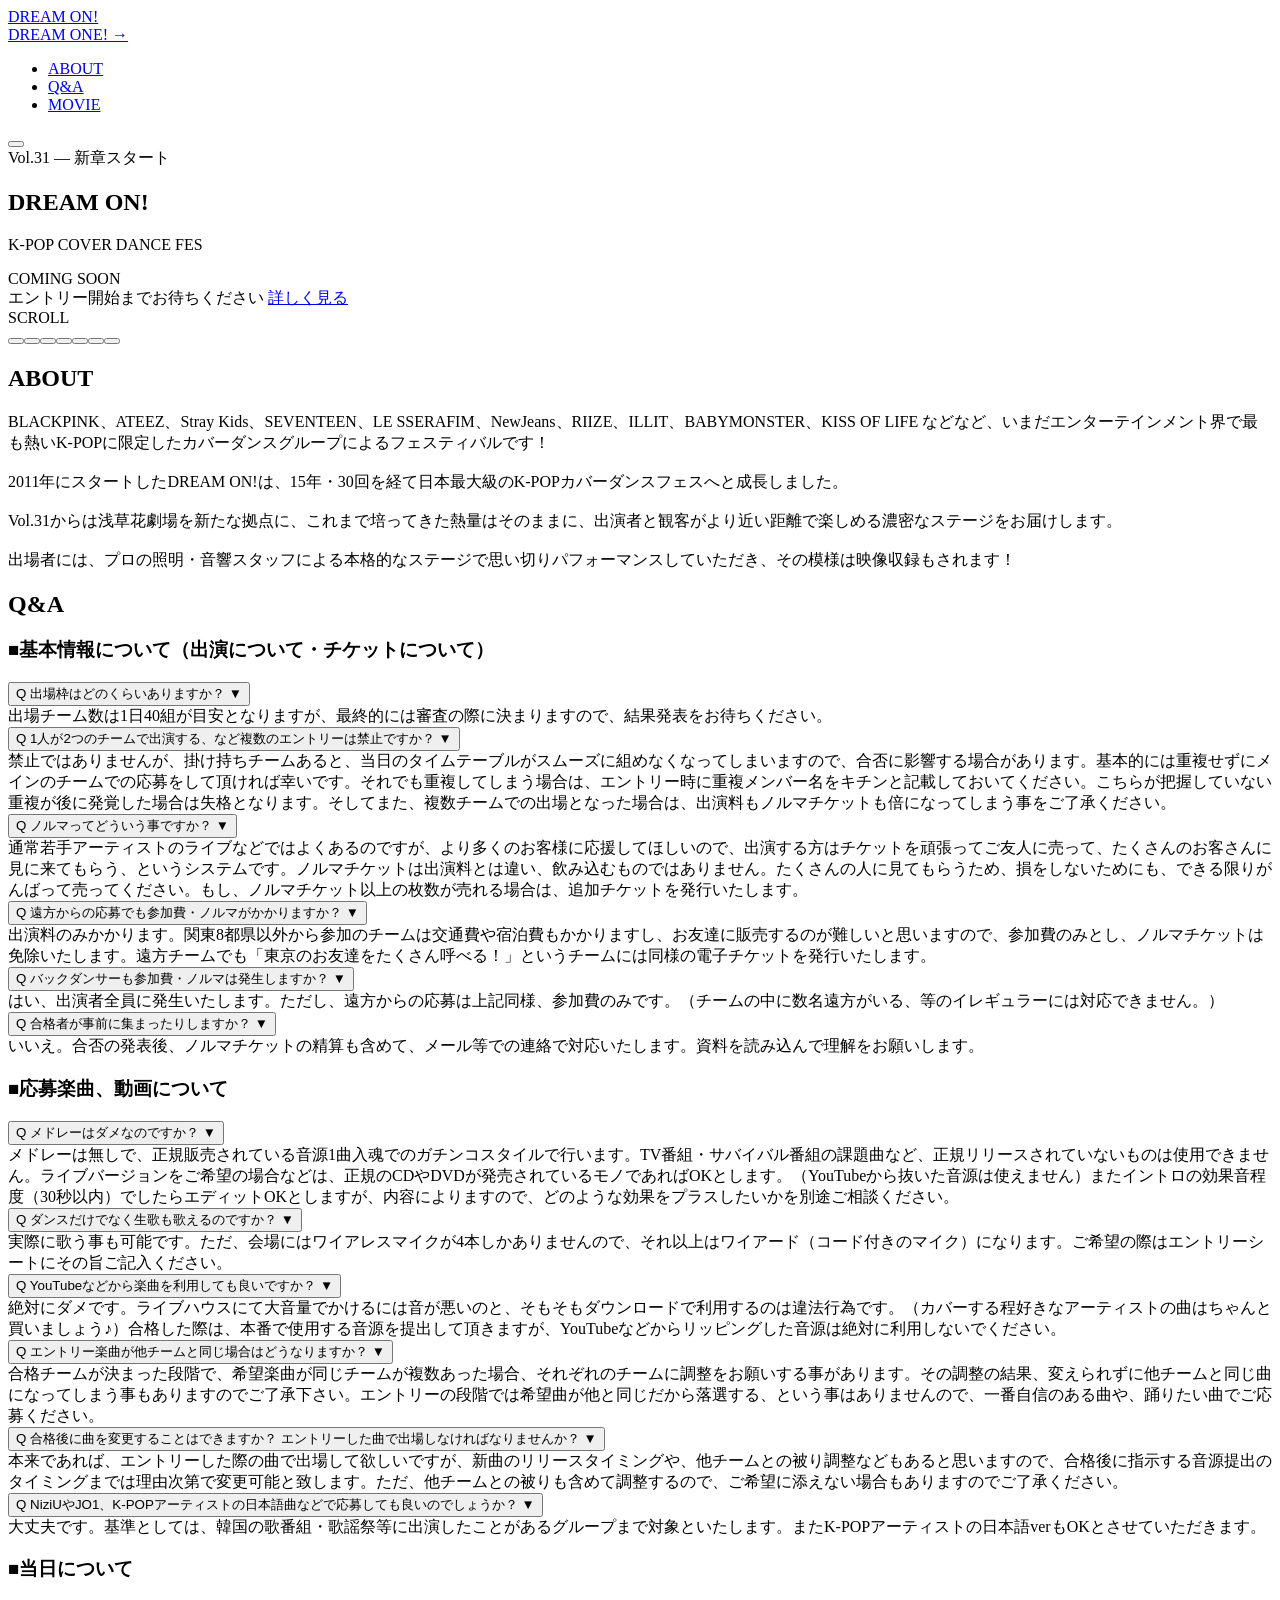
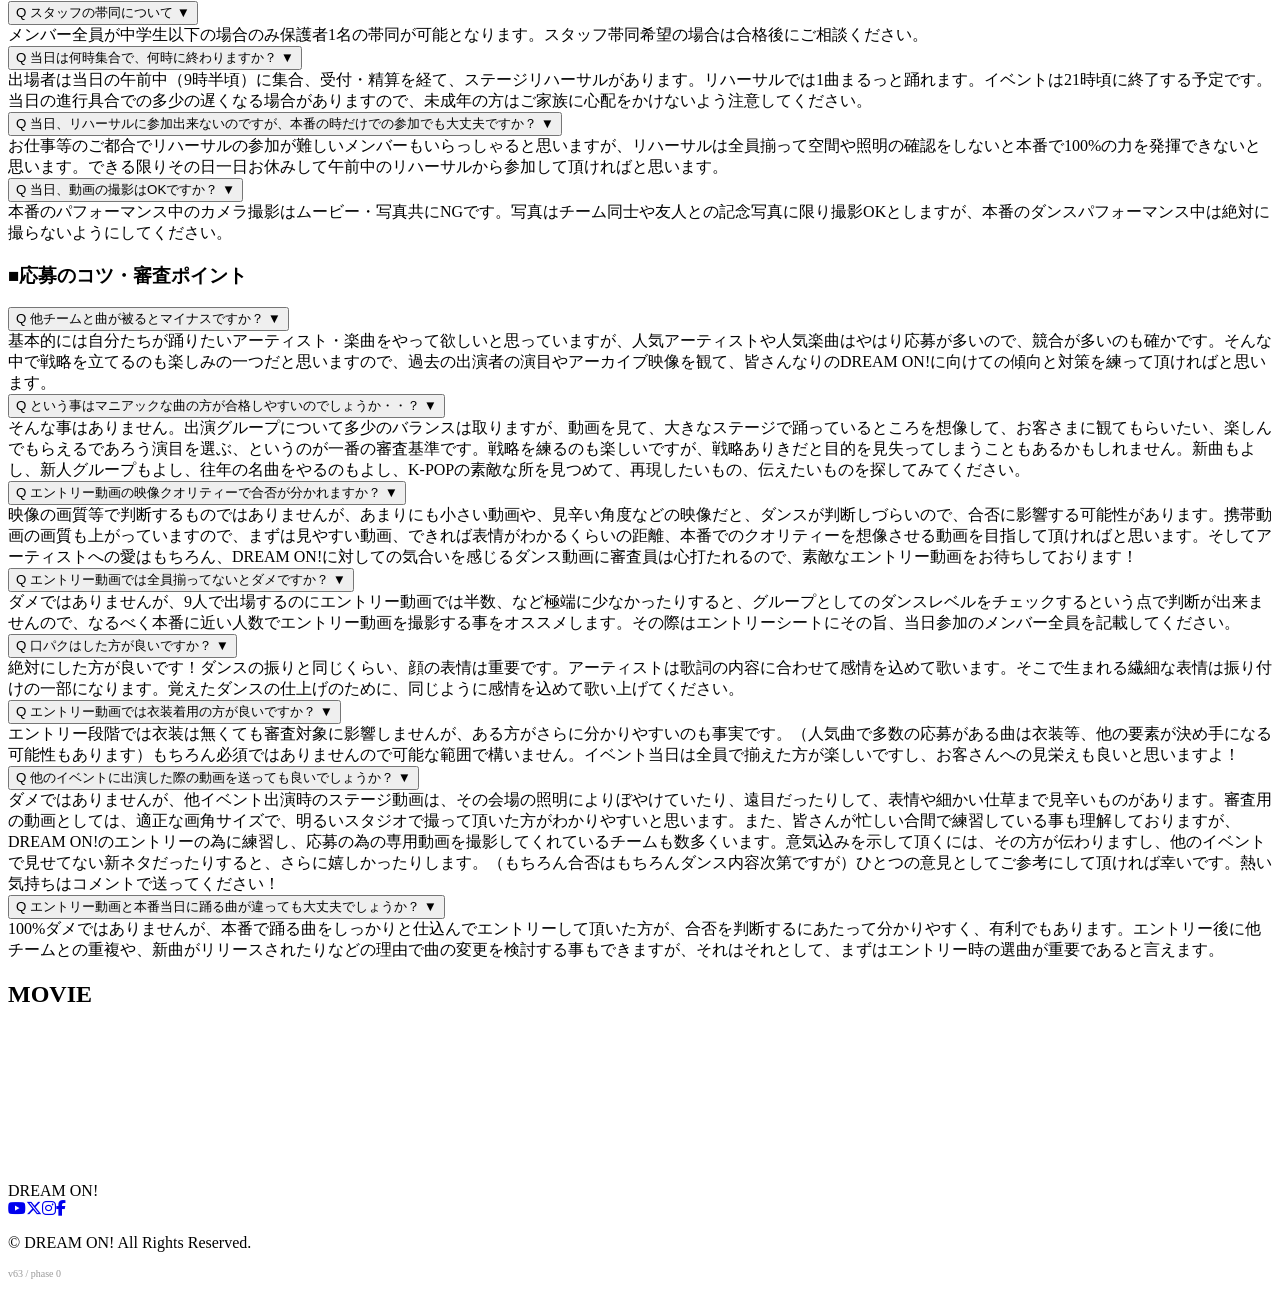
==== index.html @ 54e7ba91 "TESTリポジトリの検証済み変更を同期 - フェーズ0（公開前・次回未定）の追加とENTRY/TEAMS/TIMETABLE非表示処理 - フェーズ1の見出し位置をカウントダウンの上に変更、ラベル表記" ====
<!-- ============================================
     FILE TYPE : HTML
     SITE      : DREAM ON! (ドリオン)
     VERSION   : 60
============================================ -->
<!DOCTYPE html>
<html lang="ja">
<head>
  <meta charset="UTF-8" />
  <meta name="viewport" content="width=device-width, initial-scale=1.0" />
  <title>DREAM ON! – K-POP COVER DANCE FES</title>
  <meta name="description" content="K-POP COVER DANCE FES「DREAM ON!」は東京で開催されるK-POPカバーダンスの祭典です。" />
  <meta property="og:title" content="DREAM ON! – K-POP COVER DANCE FES" />
  <meta property="og:type" content="website" />
  <link rel="preconnect" href="https://fonts.googleapis.com" />
  <link rel="preconnect" href="https://fonts.gstatic.com" crossorigin />
  <link href="https://fonts.googleapis.com/css2?family=Bebas+Neue&family=Noto+Sans+JP:wght@400;700;900&family=Space+Mono:wght@400;700&display=swap" rel="stylesheet" />
  <link rel="stylesheet" href="https://cdnjs.cloudflare.com/ajax/libs/font-awesome/6.5.0/css/all.min.css" />
  <link rel="stylesheet" href="style.css?v=63" />
</head>
<body>

  <header class="site-header" id="site-header">
    <div class="header-inner">
      <a href="#top" class="logo">
        <img src="images/logo.png"
             onerror="this.style.display='none';this.nextElementSibling.style.display='block';"
             alt="DREAM ON!" class="logo-img" />
        <span class="logo-text" style="display:none">DREAM ON!</span>
      </a>
      <a href="dreamone/index.html" class="site-switch-btn site-switch-btn--one">DREAM ONE! →</a>
      <nav class="global-nav" id="global-nav">
        <ul id="nav-list"></ul>
      </nav>
      <button class="hamburger" id="hamburger" aria-label="メニューを開く">
        <span></span><span></span><span></span>
      </button>
    </div>
  </header>

  <section class="hero" id="top">
    <div class="hero-slider" id="hero-slider"></div>
    <div class="hero-overlay"></div>
    <div class="hero-content">
      <div class="hero-vol-badge" id="hero-vol-badge"></div>
      <div class="hero-logo-wrap">
        <img src="images/logo.png" alt="DREAM ON!" class="hero-logo-img"
             onerror="this.style.display='none';this.nextElementSibling.style.display='block';" />
        <h1 class="hero-title" style="display:none">DREAM ON!</h1>
      </div>
      <p class="hero-sub">K-POP COVER DANCE FES</p>
      <div class="hero-info" id="hero-info"></div>
      <div class="hero-phase" id="hero-phase"></div>
      <div class="hero-cta" id="hero-cta"></div>
      <div class="hero-scroll-hint">
        <span>SCROLL</span>
        <div class="scroll-line"></div>
      </div>
    </div>
    <div class="hero-dots" id="hero-dots"></div>
  </section>

  <section class="section" id="about">
    <div class="section-inner">
      <h2 class="section-title">ABOUT</h2>
      <div class="about-lead" id="about-lead"></div>
    </div>
  </section>

  <section class="section section-alt" id="teams">
    <div class="section-inner">
      <h2 class="section-title">出演チーム一覧</h2>

      <h3 class="teams-block-title">通常ブロック 出演チーム</h3>
      <div class="teams-grid" id="teams-grid"></div>
      <p class="teams-note">(a to z)</p>

      <h3 class="teams-block-title teams-block-title--u18">U-18 アカデミーブロック 出演チーム</h3>
      <div class="teams-grid" id="teams-u18-grid"></div>
      <p class="teams-note">(a to z)</p>

      <div class="u18-section reveal" id="u18-section">
        <h3 class="u18-title" id="u18-title"></h3>
        <p class="u18-body" id="u18-body"></p>
      </div>
    </div>
  </section>

  <section class="section" id="timetable">
    <div class="section-inner">
      <h2 class="section-title">TIMETABLE</h2>
      <div class="timetable-header" id="timetable-header"></div>
      <div class="timetable-list" id="timetable-list"></div>
    </div>
  </section>

  <section class="section section-alt entry-section" id="entry">
    <div class="section-inner">
      <h2 class="section-title">ENTRY</h2>
      <div class="entry-content" id="entry-content">
        <!-- JSで描画 -->
      </div>
    </div>
  </section>

  <section class="section" id="qa">
    <div class="section-inner">
      <h2 class="section-title">Q&A</h2>
      <div class="qa-categories" id="qa-categories"></div>
    </div>
  </section>

  <section class="section section-alt" id="video">
    <div class="section-inner">
      <h2 class="section-title">MOVIE</h2>
      <div class="about-video">
        <iframe id="about-video-iframe" src="" frameborder="0"
          allow="autoplay; fullscreen; picture-in-picture; clipboard-write; encrypted-media"
          allowfullscreen title="DREAM ON! ダイジェスト映像"></iframe>
      </div>
    </div>
  </section>

  <footer class="site-footer">
    <div class="footer-inner">
      <div class="footer-logo">
        <img src="images/logo.png"
             onerror="this.style.display='none';this.nextElementSibling.style.display='block';"
             alt="DREAM ON!" />
        <span class="logo-text" style="display:none">DREAM ON!</span>
      </div>
      <div class="footer-social" id="footer-social"></div>
      <p class="footer-copy">© DREAM ON! All Rights Reserved.</p>
      <p class="footer-build" id="footer-build" style="font-size:10px;opacity:0.4;margin-top:4px;"></p>
    </div>
  </footer>

  <script src="main.js?v=63"></script>
</body>
</html>
<!-- ============================================
     FILE TYPE : HTML
     SITE      : DREAM ON! (ドリオン)
     VERSION   : 60
============================================ -->
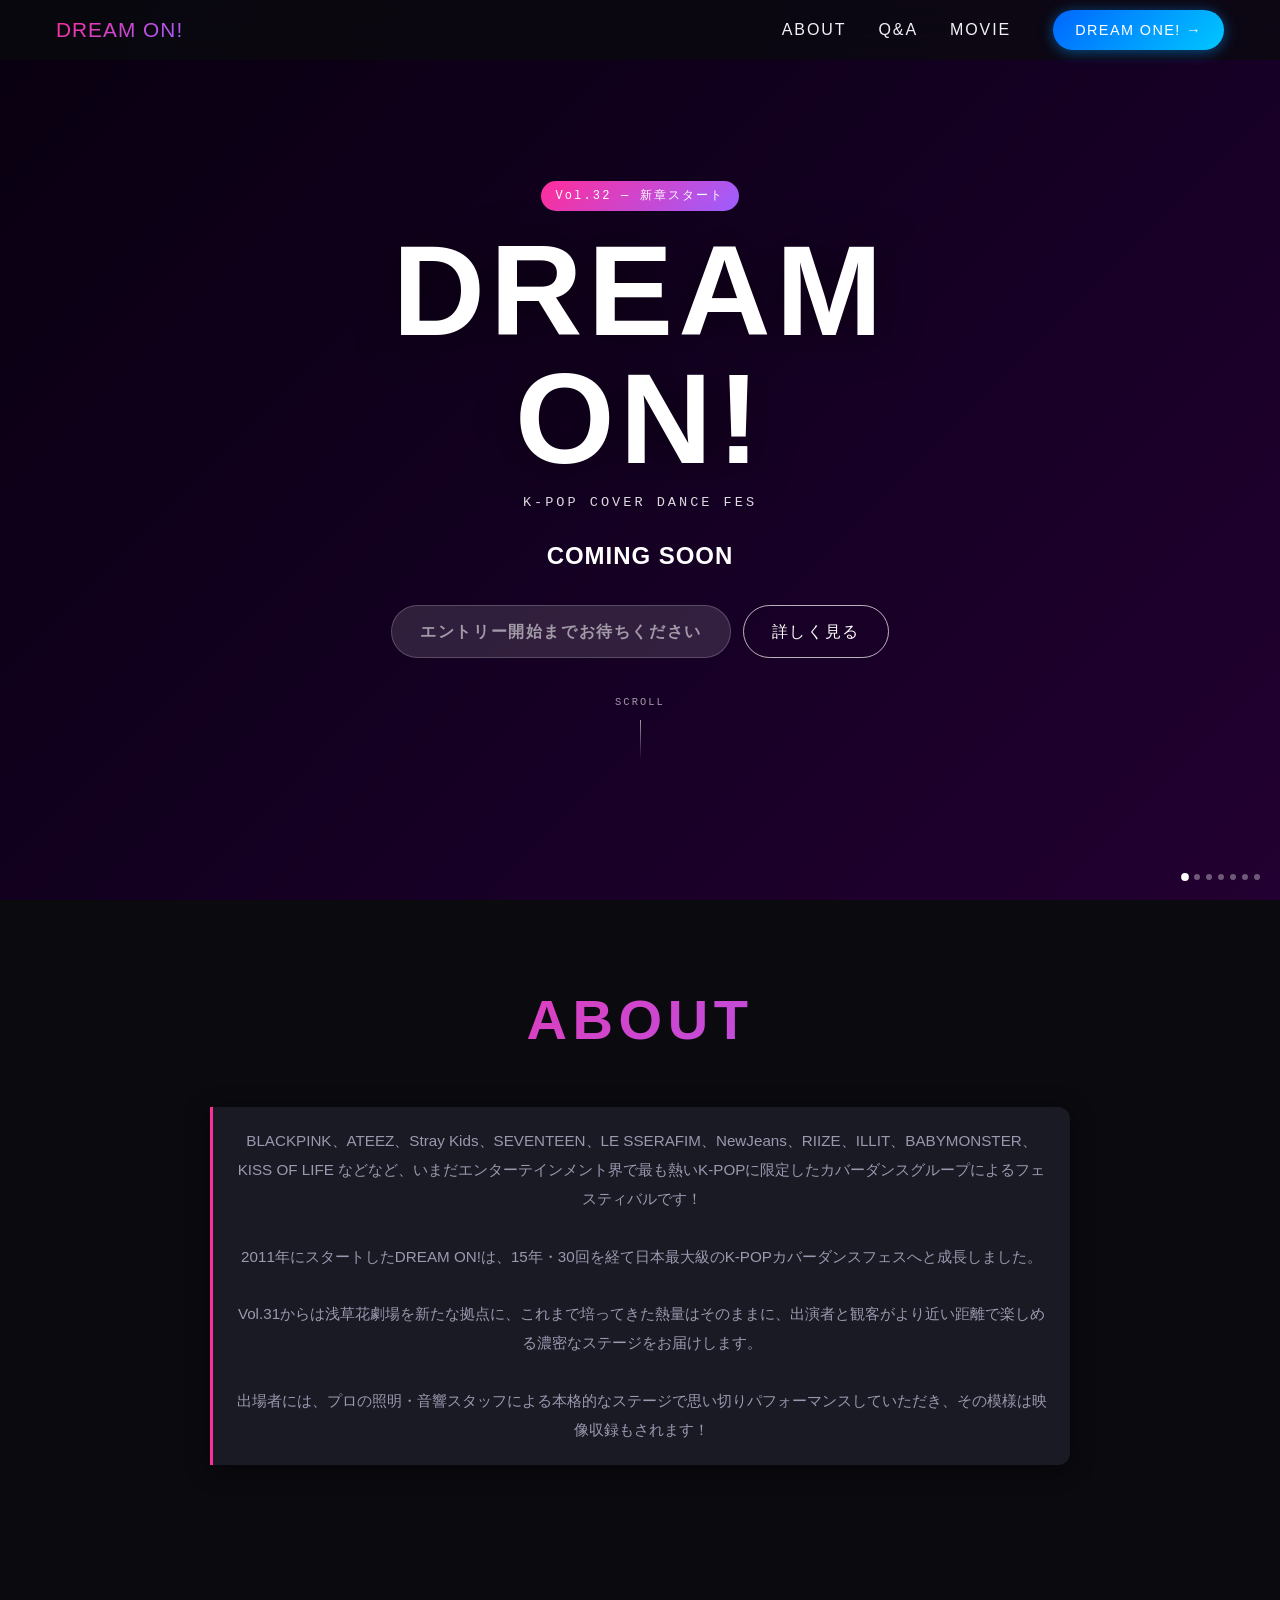
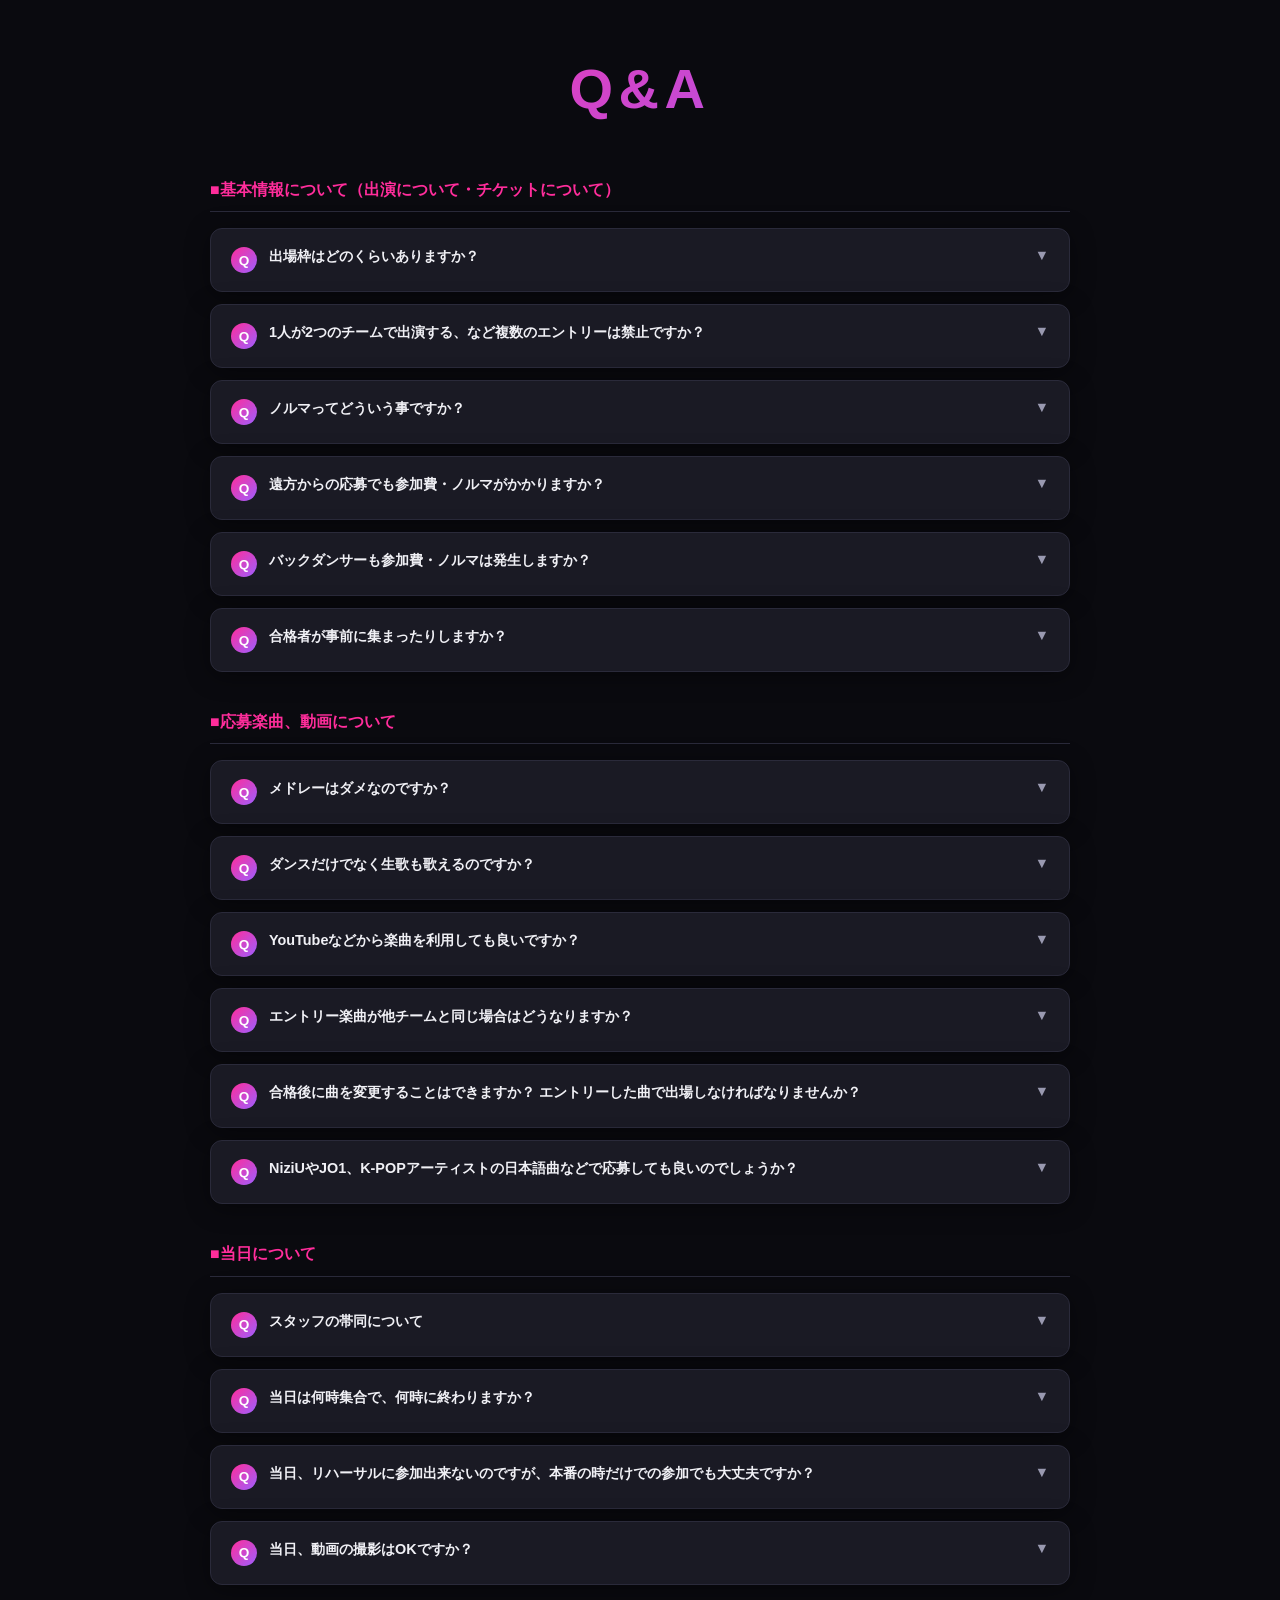
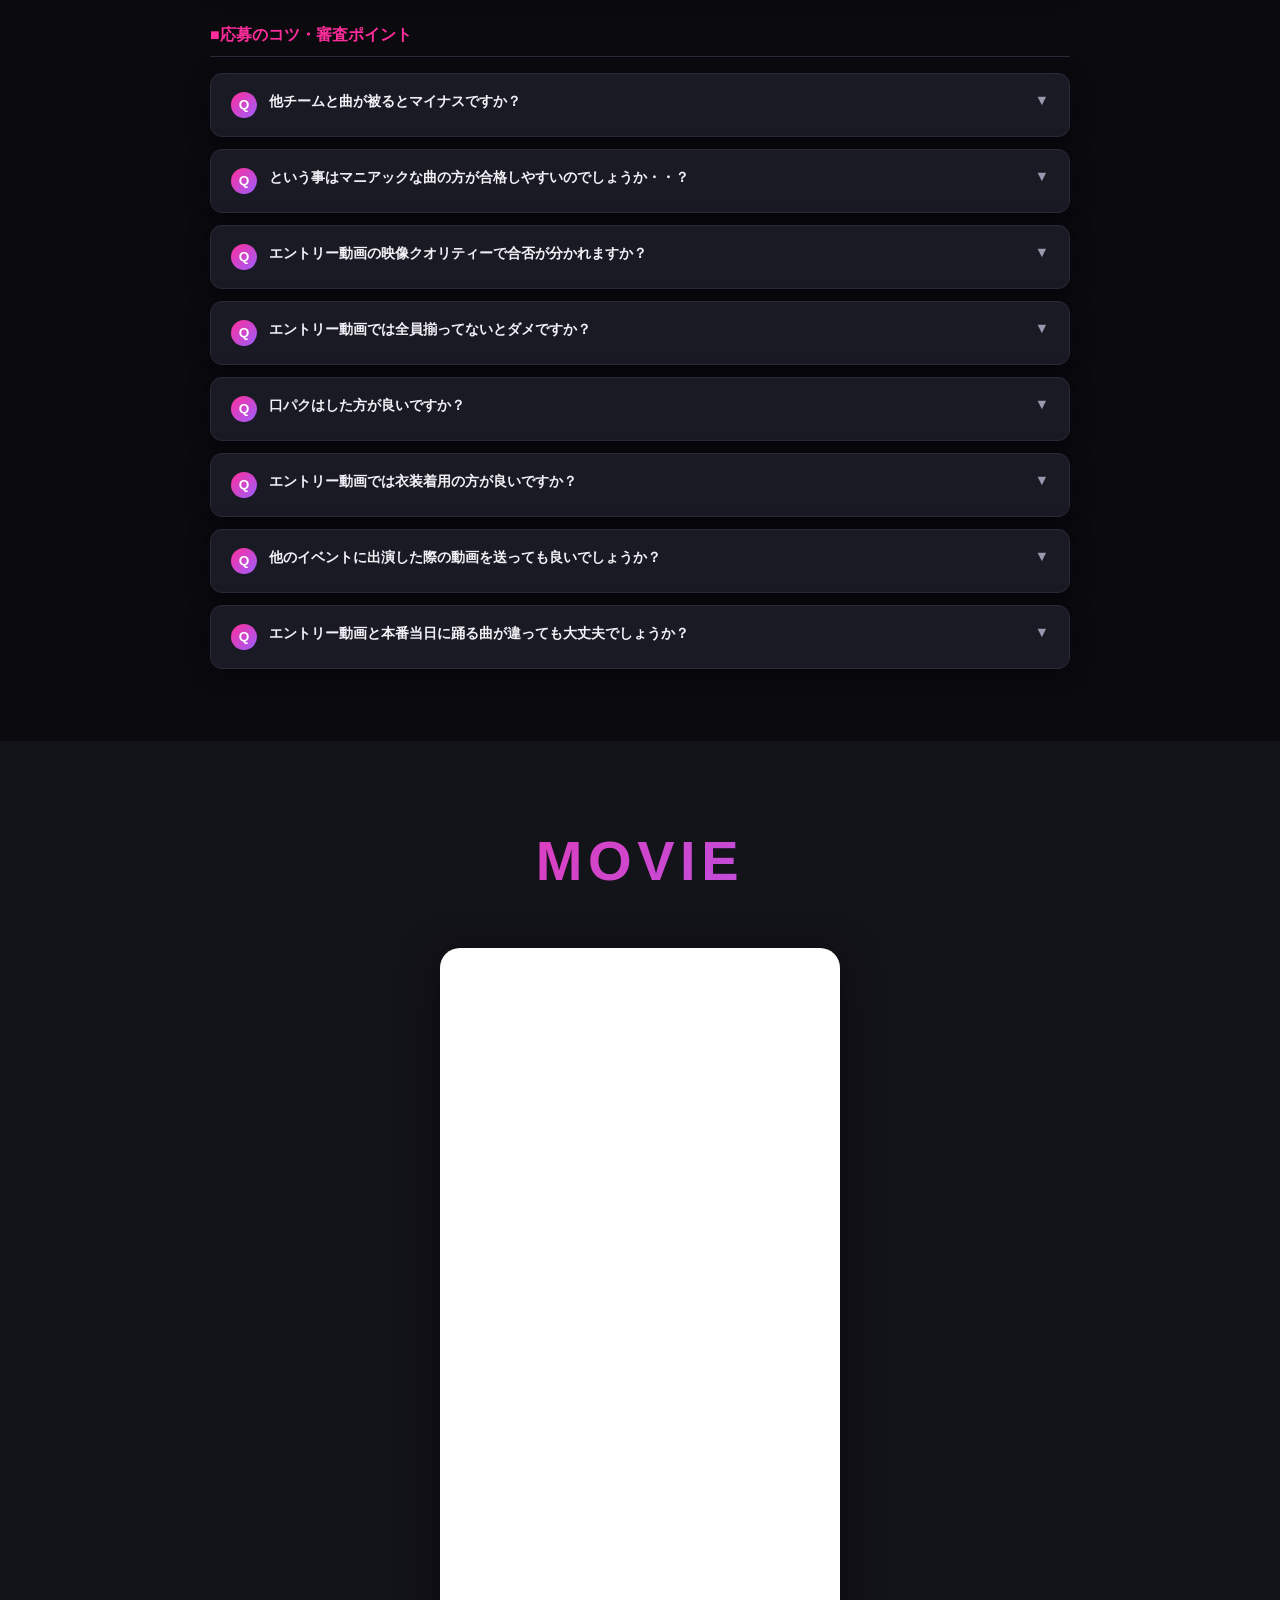
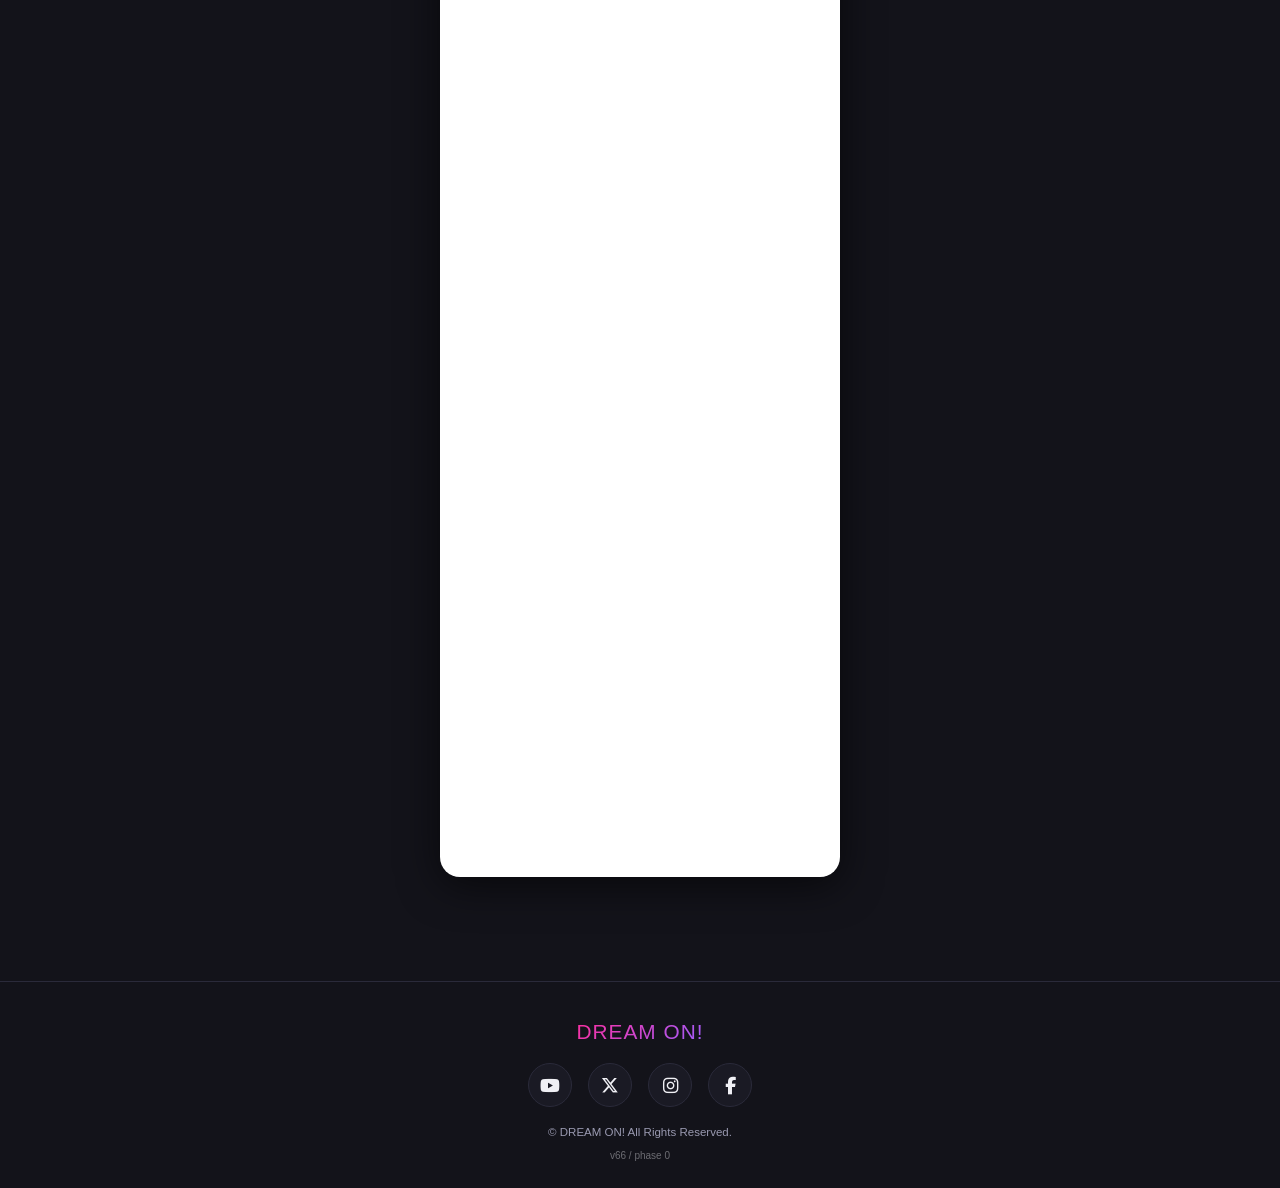
==== commit 565a19ee: "Deploy approved DREAM ON Vol.32 and softened logo v66" ====
--- a/index.html
+++ b/index.html
@@ -1,7 +1,7 @@
 <!-- ============================================
      FILE TYPE : HTML
      SITE      : DREAM ON! (ドリオン)
-     VERSION   : 60
+     VERSION   : 66
 ============================================ -->
 <!DOCTYPE html>
 <html lang="ja">
@@ -16,7 +16,7 @@
   <link rel="preconnect" href="https://fonts.gstatic.com" crossorigin />
   <link href="https://fonts.googleapis.com/css2?family=Bebas+Neue&family=Noto+Sans+JP:wght@400;700;900&family=Space+Mono:wght@400;700&display=swap" rel="stylesheet" />
   <link rel="stylesheet" href="https://cdnjs.cloudflare.com/ajax/libs/font-awesome/6.5.0/css/all.min.css" />
-  <link rel="stylesheet" href="style.css?v=63" />
+  <link rel="stylesheet" href="style.css?v=66" />
 </head>
 <body>
 
@@ -141,5 +141,5 @@
 <!-- ============================================
      FILE TYPE : HTML
      SITE      : DREAM ON! (ドリオン)
-     VERSION   : 60
+     VERSION   : 66
 ============================================ -->
--- a/style.css
+++ b/style.css
@@ -0,0 +1,310 @@
+/* ============================================
+   FILE TYPE : CSS
+   SITE      : DREAM ON! (ドリオン)
+   VERSION   : 66
+============================================ */
+/* =============================================
+   ============================================= */
+
+:root {
+  --bg:          #0a0a0f;
+  --bg-alt:      #13131a;
+  --bg-card:     #1a1a24;
+  --text:        #f0f0f5;
+  --text-sub:    #9999b0;
+  --border:      #2a2a3a;
+  --accent:      #ff2d9b;
+  --accent2:     #9d5fff;
+  --accent-grd:  linear-gradient(135deg, #ff2d9b 0%, #9d5fff 100%);
+  --hero-overlay:rgba(0,0,0,0.68);
+  --header-bg:   rgba(10,10,15,0.72);
+  --shadow:      0 4px 24px rgba(0,0,0,0.4);
+  --shadow-md:   0 8px 40px rgba(0,0,0,0.6);
+  --radius:      12px;
+  --radius-lg:   20px;
+  --font-en:     'Bebas Neue', sans-serif;
+  --font-mono:   'Space Mono', monospace;
+  --font-jp:     'Noto Sans JP', sans-serif;
+}
+/* ライト/ダーク問わず常にダークデザインで固定 */
+
+*, *::before, *::after { box-sizing: border-box; margin: 0; padding: 0; }
+html { scroll-behavior: smooth; font-size: 16px; -webkit-text-size-adjust: 100%; color-scheme: dark; }
+body { font-family: var(--font-jp); background: var(--bg); color: var(--text); line-height: 1.7; overflow-x: hidden; transition: background 0.3s, color 0.3s; }
+img { max-width: 100%; height: auto; display: block; }
+a { color: inherit; text-decoration: none; }
+ul { list-style: none; }
+
+
+/* ---------- Header（単一バー・全デバイス共通） ---------- */
+.site-header {
+  position: fixed; top: 0; left: 0; right: 0; z-index: 1000;
+  background: var(--header-bg);
+  backdrop-filter: blur(16px); -webkit-backdrop-filter: blur(16px);
+  transition: background 0.3s, box-shadow 0.3s;
+}
+.header-inner {
+  max-width: 1200px; margin: 0 auto; padding: 0 16px;
+  height: 60px; display: flex; align-items: center; gap: 10px;
+}
+
+/* ロゴ（左端・余白で他を押し出す） */
+.logo { display: flex; align-items: center; flex-shrink: 0; margin-right: auto; }
+.logo-img { height: 34px; width: auto; object-fit: contain; filter: blur(0.5px); }
+.logo-text { font-family: var(--font-en); font-size: 1.3rem; letter-spacing: 0.05em; background: var(--accent-grd); -webkit-background-clip: text; -webkit-text-fill-color: transparent; background-clip: text; }
+
+/* サイト切り替えボタン（常時表示・青系） */
+.site-switch-btn {
+  flex-shrink: 0; display: inline-flex; align-items: center; gap: 5px;
+  padding: 8px 18px; border-radius: 100px;
+  font-family: var(--font-en); font-size: 0.9rem; letter-spacing: 0.1em;
+  white-space: nowrap;
+  background: linear-gradient(135deg, #0066ff, #00c8ff);
+  color: #fff !important; -webkit-text-fill-color: #fff;
+  box-shadow: 0 2px 14px rgba(0,150,255,0.5);
+  transition: transform 0.2s, box-shadow 0.2s;
+  animation: switchPulse 2.5s ease-in-out infinite;
+}
+.site-switch-btn:active { transform: scale(0.96); }
+.site-switch-btn:hover { box-shadow: 0 4px 22px rgba(0,150,255,0.7); }
+@keyframes switchPulse { 0%,100% { transform: scale(1); } 50% { transform: scale(1.03); } }
+
+/* ハンバーガー（スマホのみ） */
+.hamburger { flex-shrink: 0; display: flex; flex-direction: column; gap: 5px; background: none; border: none; cursor: pointer; padding: 6px; }
+.hamburger span { display: block; width: 24px; height: 2px; background: var(--text); border-radius: 2px; transition: transform 0.3s, opacity 0.3s; }
+.hamburger.open span:nth-child(1) { transform: translateY(7px) rotate(45deg); }
+.hamburger.open span:nth-child(2) { opacity: 0; }
+.hamburger.open span:nth-child(3) { transform: translateY(-7px) rotate(-45deg); }
+
+/* ナビ（スマホ：ヘッダー下にドロップダウン） */
+.global-nav {
+  position: fixed; top: 60px; left: 0; right: 0;
+  background: var(--header-bg);
+  backdrop-filter: blur(20px); -webkit-backdrop-filter: blur(20px);
+  max-height: 0; overflow: hidden;
+  transition: max-height 0.4s ease, padding 0.3s;
+}
+.global-nav.open { max-height: 400px; padding: 12px 0; box-shadow: 0 8px 24px rgba(0,0,0,0.15); }
+.global-nav ul { display: flex; flex-direction: column; align-items: center; gap: 2px; }
+.global-nav ul li a { display: block; padding: 12px 40px; font-family: var(--font-en); font-size: 1.4rem; letter-spacing: 0.12em; color: var(--text); transition: color 0.2s; }
+.global-nav ul li a:hover { color: var(--accent); }
+
+/* ---------- Hero ---------- */
+.hero {
+  position: relative; width: 100%; min-height: 100svh;
+  overflow: hidden; display: flex; flex-direction: column;
+  align-items: center; justify-content: center;
+  padding: 100px 24px 80px; box-sizing: border-box;
+}
+.hero-slider { position: absolute; inset: 0; }
+.hero-slide { position: absolute; inset: 0; background-size: cover; background-position: center center; background-repeat: no-repeat; opacity: 0; transition: opacity 1s ease; }
+.hero-slide.active { opacity: 1; }
+.hero-slide.fallback-0 { background-image: linear-gradient(135deg, #1a0030, #3d0068, #6b0099); }
+.hero-slide.fallback-1 { background-image: linear-gradient(135deg, #00204a, #004080, #0070cc); }
+.hero-slide.fallback-2 { background-image: linear-gradient(135deg, #2d0038, #7a0080, #cc00cc); }
+.hero-slide.fallback-3 { background-image: linear-gradient(135deg, #1a1a00, #4a4a00, #999900); }
+.hero-slide.fallback-4 { background-image: linear-gradient(135deg, #001a2d, #003d5c, #0080bb); }
+.hero-overlay { position: absolute; inset: 0; background: var(--hero-overlay); z-index: 1; }
+.hero-content { position: relative; z-index: 2; text-align: center; padding: 0; color: #fff; max-width: 600px; }
+.hero-logo-wrap { margin-bottom: 8px; animation: fadeInUp 0.8s 0.4s both; }
+.hero-logo-img { max-width: min(440px, 85vw); width: 100%; margin: 0 auto; filter: blur(1px) drop-shadow(0 0 3px rgba(255,255,255,0.35)) drop-shadow(0 4px 24px rgba(0,0,0,0.45)); }
+.hero-vol-badge { display: inline-block; font-family: var(--font-mono); font-size: 0.75rem; letter-spacing: 0.18em; background: var(--accent-grd); padding: 5px 14px; border-radius: 100px; margin-bottom: 16px; animation: fadeInUp 0.8s 0.2s both; }
+.hero-title { font-family: var(--font-en); font-size: clamp(4rem, 20vw, 8rem); line-height: 1; letter-spacing: 0.04em; color: #fff; text-shadow: 0 2px 40px rgba(0,0,0,0.5); animation: fadeInUp 0.8s 0.4s both; }
+.hero-sub { font-family: var(--font-mono); font-size: clamp(0.65rem, 3vw, 0.85rem); letter-spacing: 0.22em; color: rgba(255,255,255,0.85); margin-top: 8px; animation: fadeInUp 0.8s 0.55s both; }
+.hero-info { margin-top: 20px; animation: fadeInUp 0.8s 0.7s both; }
+.hero-info .event-date { font-family: var(--font-en); font-size: clamp(1.1rem, 4vw, 1.5rem); letter-spacing: 0.08em; }
+.hero-info .event-venue { font-size: 0.85rem; color: rgba(255,255,255,0.8); margin-top: 4px; }
+.hero-cta { display: flex; gap: 12px; justify-content: center; flex-wrap: wrap; margin-top: 28px; animation: fadeInUp 0.8s 0.85s both; }
+
+/* ---------- Phase（エントリー状態） ---------- */
+.hero-phase { margin-top: 22px; animation: fadeInUp 0.8s 0.8s both; }
+.phase-headline { font-size: clamp(1.1rem, 4.5vw, 1.5rem); font-weight: 900; letter-spacing: 0.04em; margin-bottom: 8px; }
+.phase-headline.phase-open { color: #ff6ec7; text-shadow: 0 0 18px rgba(255,45,155,0.5); }
+.phase-headline.phase-before { color: #ffffff; }
+.phase-headline.phase-closed { color: #c0c0d0; }
+.phase-headline.phase-announced { color: #ffd84d; text-shadow: 0 0 18px rgba(255,200,40,0.5); }
+.phase-note { font-size: 0.82rem; color: rgba(255,255,255,0.75); line-height: 1.6; white-space: pre-line; }
+.phase-cd-label { font-family: var(--font-mono); font-size: 0.7rem; letter-spacing: 0.15em; color: rgba(255,255,255,0.6); margin-bottom: 6px; margin-top: 10px; }
+.phase-event-date { font-size: 0.9rem; color: rgba(255,255,255,0.85); margin: 8px 0 4px; letter-spacing: 0.05em; }
+.cd-box-large .cd-num { font-size: clamp(3rem, 15vw, 5rem); }
+.cd-box-large { min-width: 120px; padding: 20px 16px; }
+
+/* カウントダウン */
+.phase-countdown { display: flex; gap: 10px; justify-content: center; margin: 14px 0; }
+.cd-box { display: flex; flex-direction: column; align-items: center; min-width: 58px; padding: 10px 6px; background: rgba(255,255,255,0.08); border: 1px solid rgba(255,255,255,0.18); border-radius: 12px; backdrop-filter: blur(6px); }
+.cd-num { font-family: var(--font-en); font-size: clamp(1.6rem, 7vw, 2.4rem); line-height: 1; color: #fff; }
+.cd-unit { font-family: var(--font-mono); font-size: 0.55rem; letter-spacing: 0.15em; color: rgba(255,255,255,0.6); margin-top: 4px; }
+.cd-open { font-weight: 900; font-size: 1.1rem; color: #ff6ec7; }
+
+/* 無効ボタン */
+.btn-disabled { display: inline-flex; align-items: center; justify-content: center; padding: 12px 28px; border-radius: 100px; font-family: var(--font-jp); font-weight: 700; font-size: 0.85rem; letter-spacing: 0.04em; background: rgba(255,255,255,0.12); color: rgba(255,255,255,0.55); border: 1px solid rgba(255,255,255,0.2); cursor: default; white-space: nowrap; }
+.hero-scroll-hint { position: relative; margin-top: 36px; z-index: 2; display: flex; flex-direction: column; align-items: center; gap: 8px; color: rgba(255,255,255,0.6); font-family: var(--font-mono); font-size: 0.65rem; letter-spacing: 0.2em; animation: fadeIn 1s 1.2s both; }
+.scroll-line { width: 1px; height: 40px; background: linear-gradient(to bottom, rgba(255,255,255,0.6), transparent); animation: scrollPulse 1.8s ease-in-out infinite; }
+.hero-dots { position: absolute; bottom: 20px; right: 20px; z-index: 3; display: flex; gap: 6px; }
+.hero-dot { width: 6px; height: 6px; border-radius: 50%; background: rgba(255,255,255,0.35); border: none; cursor: pointer; padding: 0; transition: background 0.3s, transform 0.3s; }
+.hero-dot.active { background: #fff; transform: scale(1.3); }
+
+/* ---------- Buttons ---------- */
+.btn { display: inline-flex; align-items: center; justify-content: center; padding: 12px 28px; border-radius: 100px; font-family: var(--font-en); font-size: 1rem; letter-spacing: 0.1em; cursor: pointer; transition: transform 0.2s, box-shadow 0.2s; white-space: nowrap; }
+.btn:active { transform: scale(0.97); }
+.btn-primary { background: var(--accent-grd); color: #fff; box-shadow: 0 4px 20px rgba(233,30,140,0.35); }
+.btn-primary:hover { box-shadow: 0 6px 28px rgba(233,30,140,0.55); }
+.btn-outline { background: transparent; color: #fff; border: 1.5px solid rgba(255,255,255,0.7); }
+.btn-outline:hover { background: rgba(255,255,255,0.1); }
+.btn-large { padding: 16px 48px; font-size: 1.2rem; }
+
+/* ---------- Sections ---------- */
+.section { padding: 72px 0; background: var(--bg); }
+.section-alt { background: var(--bg-alt); }
+.section-inner { max-width: 900px; margin: 0 auto; padding: 0 20px; }
+.section-title { font-family: var(--font-en); font-size: clamp(2.2rem, 8vw, 3.5rem); letter-spacing: 0.1em; text-align: center; margin-bottom: 40px; background: var(--accent-grd); -webkit-background-clip: text; -webkit-text-fill-color: transparent; background-clip: text; }
+
+/* ---------- About ---------- */
+.about-lead { font-size: 0.95rem; line-height: 1.9; color: var(--text-sub); text-align: center; margin-bottom: 32px; padding: 20px; border-left: 3px solid var(--accent); background: var(--bg-card); border-radius: 0 var(--radius) var(--radius) 0; box-shadow: var(--shadow); }
+.about-video { position: relative; width: 100%; max-width: 400px; margin: 0 auto 32px; padding-bottom: 177.81%; border-radius: var(--radius-lg); overflow: hidden; box-shadow: var(--shadow-md); }
+.about-video iframe { position: absolute; inset: 0; width: 100%; height: 100%; border: none; }
+.about-body { font-size: 0.9rem; line-height: 2; color: var(--text-sub); white-space: pre-line; margin-bottom: 40px; }
+.features-grid { display: grid; grid-template-columns: 1fr 1fr; gap: 16px; }
+.feature-card { background: var(--bg-card); border: 1px solid var(--border); border-radius: var(--radius); padding: 20px 16px; box-shadow: var(--shadow); transition: transform 0.2s, box-shadow 0.2s; }
+.feature-card:hover { transform: translateY(-3px); box-shadow: var(--shadow-md); }
+.feature-icon { font-size: 1.8rem; margin-bottom: 8px; }
+.feature-title { font-size: 0.85rem; font-weight: 700; margin-bottom: 4px; }
+.feature-desc { font-size: 0.78rem; color: var(--text-sub); line-height: 1.6; }
+
+/* ---------- Timetable ---------- */
+.timetable-header { text-align: center; margin-bottom: 28px; }
+.timetable-header .tt-date { font-family: var(--font-en); font-size: clamp(1.4rem, 5vw, 2rem); letter-spacing: 0.08em; }
+.timetable-header .tt-venue { font-size: 0.9rem; color: var(--text-sub); margin-top: 4px; }
+.timetable-list { display: flex; flex-direction: column; gap: 2px; }
+.tt-row { display: flex; align-items: center; border-radius: var(--radius); overflow: hidden; background: var(--bg-card); border: 1px solid var(--border); transition: transform 0.15s; }
+.tt-row:hover { transform: translateX(4px); }
+.tt-time { flex-shrink: 0; width: 80px; background: var(--accent-grd); color: #fff; text-align: center; padding: 14px 8px; font-family: var(--font-mono); font-size: 0.82rem; font-weight: 700; }
+.tt-act { flex: 1; padding: 14px 16px; font-size: 0.9rem; font-weight: 500; }
+.tt-row.dj .tt-time { background: linear-gradient(135deg, #7c3aed, #a855f7); }
+.tt-row.dj .tt-act { color: var(--text-sub); font-style: italic; }
+
+/* ---------- Teams ---------- */
+.teams-block-title { font-size: 1rem; font-weight: 900; text-align: center; margin: 28px 0 14px; color: var(--text); }
+.teams-block-title:first-of-type { margin-top: 0; }
+.teams-block-title--u18 { color: var(--accent); }
+.teams-grid { display: grid; grid-template-columns: repeat(2, 1fr); gap: 10px; margin-bottom: 12px; justify-items: center; }
+.teams-grid:has(.team-card:only-child) { grid-template-columns: 1fr; max-width: 320px; margin-left: auto; margin-right: auto; }
+.team-card { background: var(--bg-card); border: 1px solid var(--border); border-radius: var(--radius); padding: 12px 14px; font-size: 0.82rem; font-weight: 700; text-align: center; transition: transform 0.2s, border-color 0.2s; }
+.team-card:hover { transform: translateY(-2px); border-color: var(--accent); box-shadow: 0 4px 16px rgba(233,30,140,0.2); }
+.teams-note { text-align: center; font-size: 0.75rem; color: var(--text-sub); margin-bottom: 8px; }
+
+/* ---------- Coming Soon ---------- */
+.coming-soon-box {
+  position: relative;
+  padding: 48px 24px;
+  text-align: center;
+  border: 1px solid rgba(233,30,140,0.3);
+  border-radius: var(--radius-lg);
+  background: linear-gradient(135deg, rgba(233,30,140,0.08), rgba(124,58,237,0.08));
+  overflow: hidden;
+}
+.coming-soon-text {
+  font-family: var(--font-en);
+  font-size: clamp(1.6rem, 7vw, 2.4rem);
+  letter-spacing: 0.15em;
+  background: var(--accent-grd);
+  -webkit-background-clip: text; -webkit-text-fill-color: transparent; background-clip: text;
+}
+.coming-soon-sub { margin-top: 10px; font-size: 0.82rem; color: var(--text-sub); letter-spacing: 0.05em; }
+
+/* ---------- Entry ---------- */
+.entry-section { text-align: center; }
+.entry-lead { font-size: 0.95rem; line-height: 1.9; margin-bottom: 32px; color: var(--text-sub); }
+.entry-steps { display: flex; flex-direction: column; gap: 16px; margin-bottom: 36px; text-align: left; }
+.entry-step { display: flex; align-items: flex-start; gap: 16px; background: var(--bg-card); border: 1px solid var(--border); border-radius: var(--radius); padding: 18px 20px; box-shadow: var(--shadow); }
+.step-num { font-family: var(--font-en); font-size: 2rem; line-height: 1; background: var(--accent-grd); -webkit-background-clip: text; -webkit-text-fill-color: transparent; background-clip: text; flex-shrink: 0; }
+.step-text strong { display: block; font-size: 0.95rem; font-weight: 700; margin-bottom: 4px; }
+.step-text span { font-size: 0.82rem; color: var(--text-sub); }
+.entry-note { margin-top: 16px; font-size: 0.78rem; color: var(--text-sub); }
+
+/* ENTRYフェーズ対応 */
+.entry-phase-msg { text-align: center; padding: 16px 0; }
+.entry-phase-closed .entry-lead { color: var(--text-sub); }
+.entry-announced-img { max-width: min(600px, 100%); margin: 0 auto 28px; border-radius: var(--radius-lg); box-shadow: var(--shadow-md); }
+.entry-event-cd-label { font-family: var(--font-mono); font-size: 0.75rem; letter-spacing: 0.18em; color: var(--accent); margin-bottom: 12px; }
+.entry-cd-wrap { display: flex; gap: 12px; justify-content: center; margin-bottom: 8px; }
+.entry-cd-box { display: flex; flex-direction: column; align-items: center; min-width: 68px; padding: 14px 8px; background: var(--bg-card); border: 1px solid var(--border); border-radius: var(--radius); box-shadow: var(--shadow); }
+.entry-cd-num { font-family: var(--font-en); font-size: clamp(1.8rem, 7vw, 2.8rem); line-height: 1; color: var(--text); }
+.entry-cd-unit { font-family: var(--font-mono); font-size: 0.55rem; letter-spacing: 0.15em; color: var(--text-sub); margin-top: 4px; }
+.entry-cd-open { font-weight: 900; font-size: 1.2rem; color: var(--accent); margin: 12px 0; }
+
+/* ---------- Q&A ---------- */
+.qa-category { margin-bottom: 36px; }
+.qa-category:last-child { margin-bottom: 0; }
+.qa-category-title { font-size: 1rem; font-weight: 900; color: var(--accent); margin-bottom: 16px; padding-bottom: 8px; border-bottom: 1px solid var(--border); }
+.qa-list { display: flex; flex-direction: column; gap: 12px; }
+.qa-item { background: var(--bg-card); border: 1px solid var(--border); border-radius: var(--radius); overflow: hidden; box-shadow: var(--shadow); }
+.qa-question { width: 100%; background: none; border: none; padding: 18px 20px; text-align: left; cursor: pointer; display: flex; align-items: flex-start; gap: 12px; font-family: var(--font-jp); font-size: 0.9rem; font-weight: 700; color: var(--text); transition: background 0.2s; }
+.qa-q-icon { flex-shrink: 0; width: 26px; height: 26px; border-radius: 50%; background: var(--accent-grd); color: #fff; display: flex; align-items: center; justify-content: center; font-family: var(--font-en); font-size: 0.85rem; }
+.qa-chevron { margin-left: auto; flex-shrink: 0; transition: transform 0.3s; color: var(--text-sub); }
+.qa-item.open .qa-chevron { transform: rotate(180deg); }
+.qa-answer { max-height: 0; overflow: hidden; transition: max-height 0.35s ease; }
+.qa-item.open .qa-answer { max-height: 300px; }
+.qa-answer-inner { padding: 0 20px 18px 58px; font-size: 0.88rem; line-height: 1.8; color: var(--text-sub); }
+
+/* ---------- Footer ---------- */
+.site-footer { background: var(--bg-alt); border-top: 1px solid var(--border); padding: 48px 0 32px; }
+.footer-inner { max-width: 600px; margin: 0 auto; padding: 0 20px; text-align: center; }
+.footer-logo { display: flex; justify-content: center; margin-bottom: 20px; }
+.footer-logo img { height: 40px; width: auto; object-fit: contain; background: white; padding: 4px 8px; border-radius: 8px; filter: blur(0.5px); }
+.footer-social { display: flex; justify-content: center; gap: 16px; margin-bottom: 24px; flex-wrap: wrap; }
+.social-link { display: flex; align-items: center; justify-content: center; width: 44px; height: 44px; border-radius: 50%; border: 1px solid var(--border); background: var(--bg-card); font-size: 1.1rem; color: var(--text); transition: transform 0.2s, border-color 0.2s, color 0.2s; }
+.social-link:hover { transform: translateY(-3px); border-color: var(--accent); color: var(--accent); }
+.footer-links { display: flex; justify-content: center; gap: 20px; flex-wrap: wrap; margin-bottom: 20px; }
+.footer-links a { font-size: 0.78rem; color: var(--text-sub); text-decoration: underline; text-underline-offset: 3px; }
+.footer-links a:hover { color: var(--accent); }
+.footer-copy { font-size: 0.72rem; color: var(--text-sub); }
+
+/* ---------- Animations ---------- */
+@keyframes fadeInUp { from { opacity: 0; transform: translateY(24px); } to { opacity: 1; transform: translateY(0); } }
+@keyframes fadeIn { from { opacity: 0; } to { opacity: 1; } }
+@keyframes scrollPulse { 0%, 100% { opacity: 0.6; } 50% { opacity: 1; } }
+.reveal { opacity: 0; transform: translateY(28px); transition: opacity 0.6s ease, transform 0.6s ease; }
+.reveal.visible { opacity: 1; transform: translateY(0); }
+
+/* ---------- Desktop (768px+) ---------- */
+@media (min-width: 768px) {
+  /* PCではナビを横並び、すべて1行に収める */
+  .hamburger { display: none; }
+  .global-nav {
+    position: static; max-height: none; padding: 0;
+    background: none; backdrop-filter: none; -webkit-backdrop-filter: none;
+    overflow: visible; box-shadow: none;
+    flex-shrink: 0;
+  }
+  .global-nav ul { flex-direction: row; gap: 0; }
+  .global-nav ul li a { padding: 8px 12px; font-size: 0.95rem; }
+  /* 並び順：ロゴ（左）→ ナビ → 切り替えボタン（右） */
+  .logo { margin-right: auto; }
+  .global-nav { order: 2; margin-right: 16px; }
+  .site-switch-btn { order: 3; font-size: 0.9rem; padding: 8px 22px; }
+  .hero { padding-top: 120px; padding-bottom: 80px; }
+
+  .features-grid { grid-template-columns: repeat(4, 1fr); }
+  .teams-grid { grid-template-columns: repeat(3, 1fr); }
+  .entry-steps { flex-direction: row; gap: 20px; }
+  .entry-step { flex-direction: column; text-align: center; flex: 1; }
+  .site-footer { padding: 32px 0 24px; }
+  .footer-logo { margin-bottom: 14px; }
+  .footer-social { margin-bottom: 16px; }
+  .footer-links { margin-bottom: 12px; }
+}
+@media (min-width: 1024px) {
+  .teams-grid { grid-template-columns: repeat(4, 1fr); }
+  .global-nav ul li a { padding: 8px 16px; font-size: 1rem; }
+}
+/* ============================================
+   FILE TYPE : CSS
+   SITE      : DREAM ON! (ドリオン)
+   VERSION   : 66
+============================================ */
+
+/* ---------- U-18 アカデミーブロック ---------- */
+.u18-section { margin-top: 40px; padding: 28px 24px; background: linear-gradient(135deg, rgba(233,30,140,0.08), rgba(124,58,237,0.12)); border: 1px solid rgba(233,30,140,0.3); border-radius: var(--radius-lg); }
+.u18-title { font-size: clamp(1rem, 4vw, 1.2rem); font-weight: 900; color: var(--accent); margin-bottom: 16px; line-height: 1.5; }
+.u18-body { font-size: 0.88rem; line-height: 2; color: var(--text-sub); white-space: pre-line; }
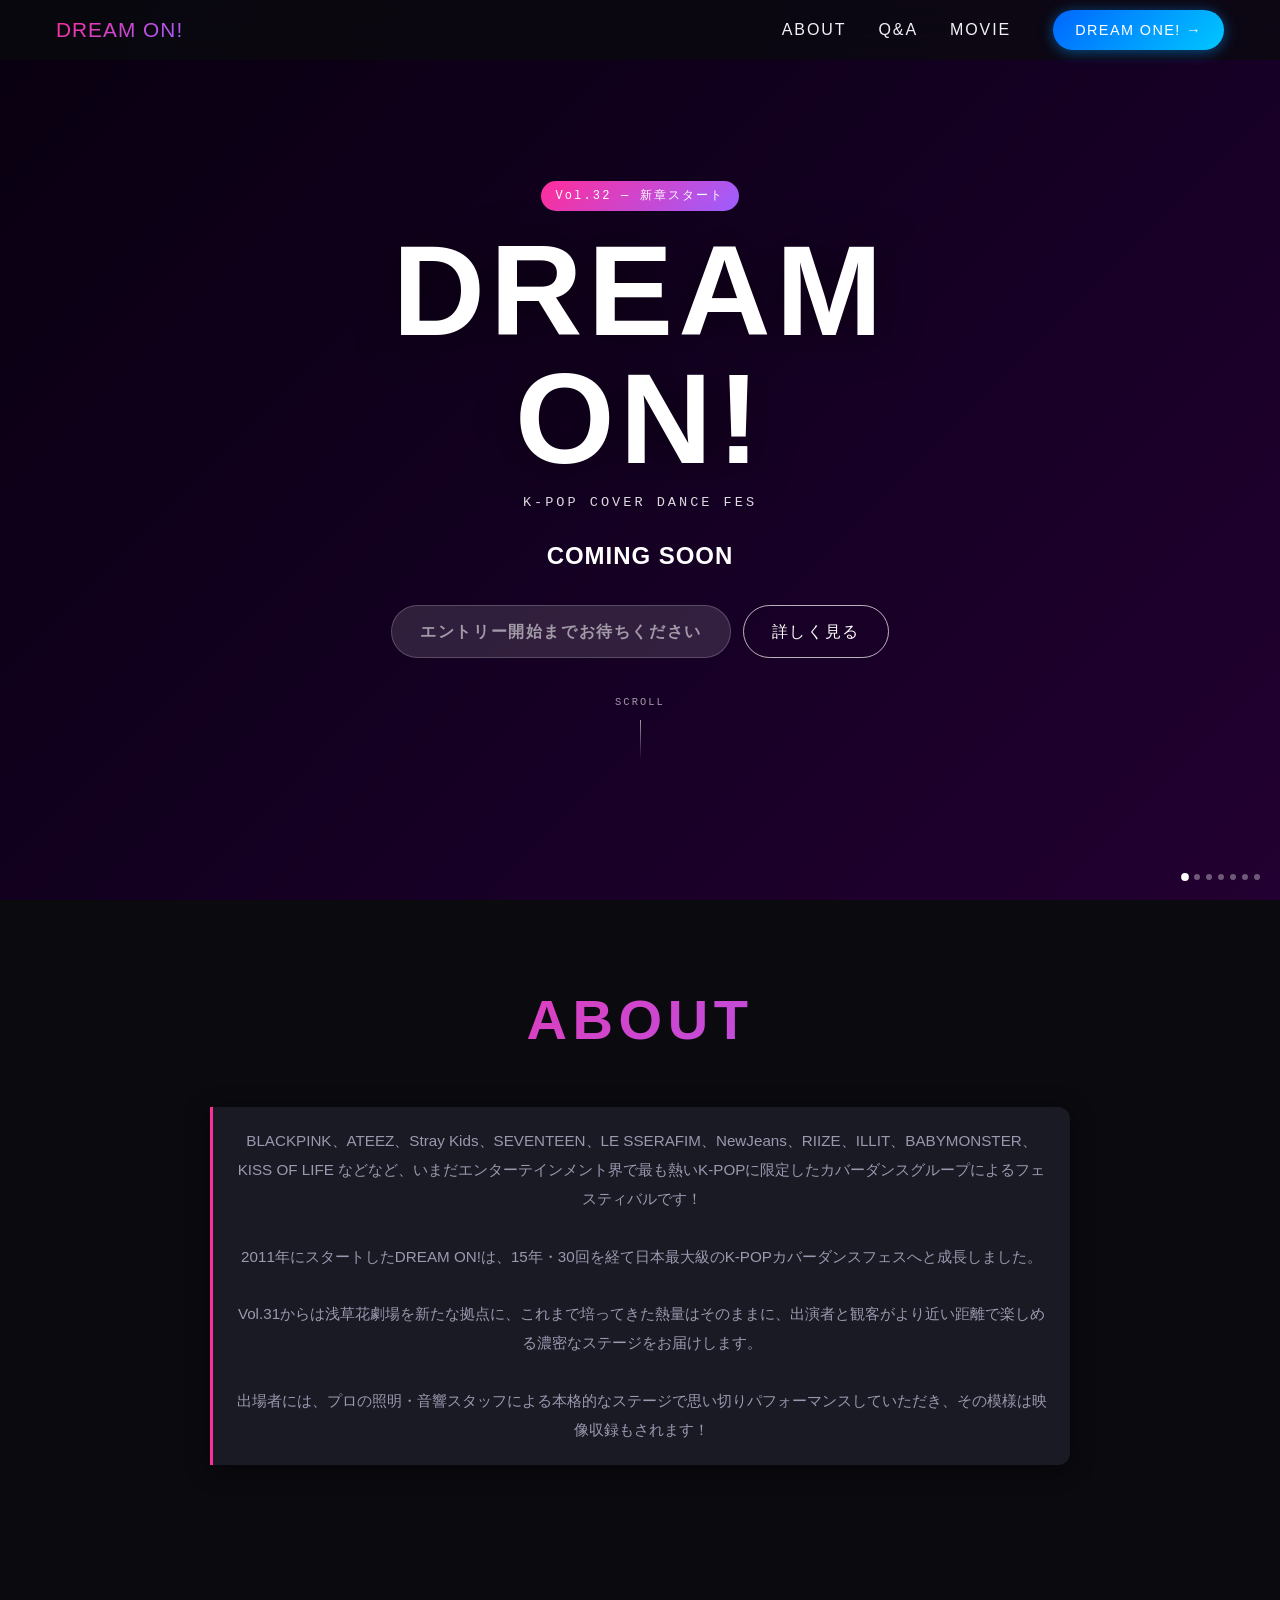
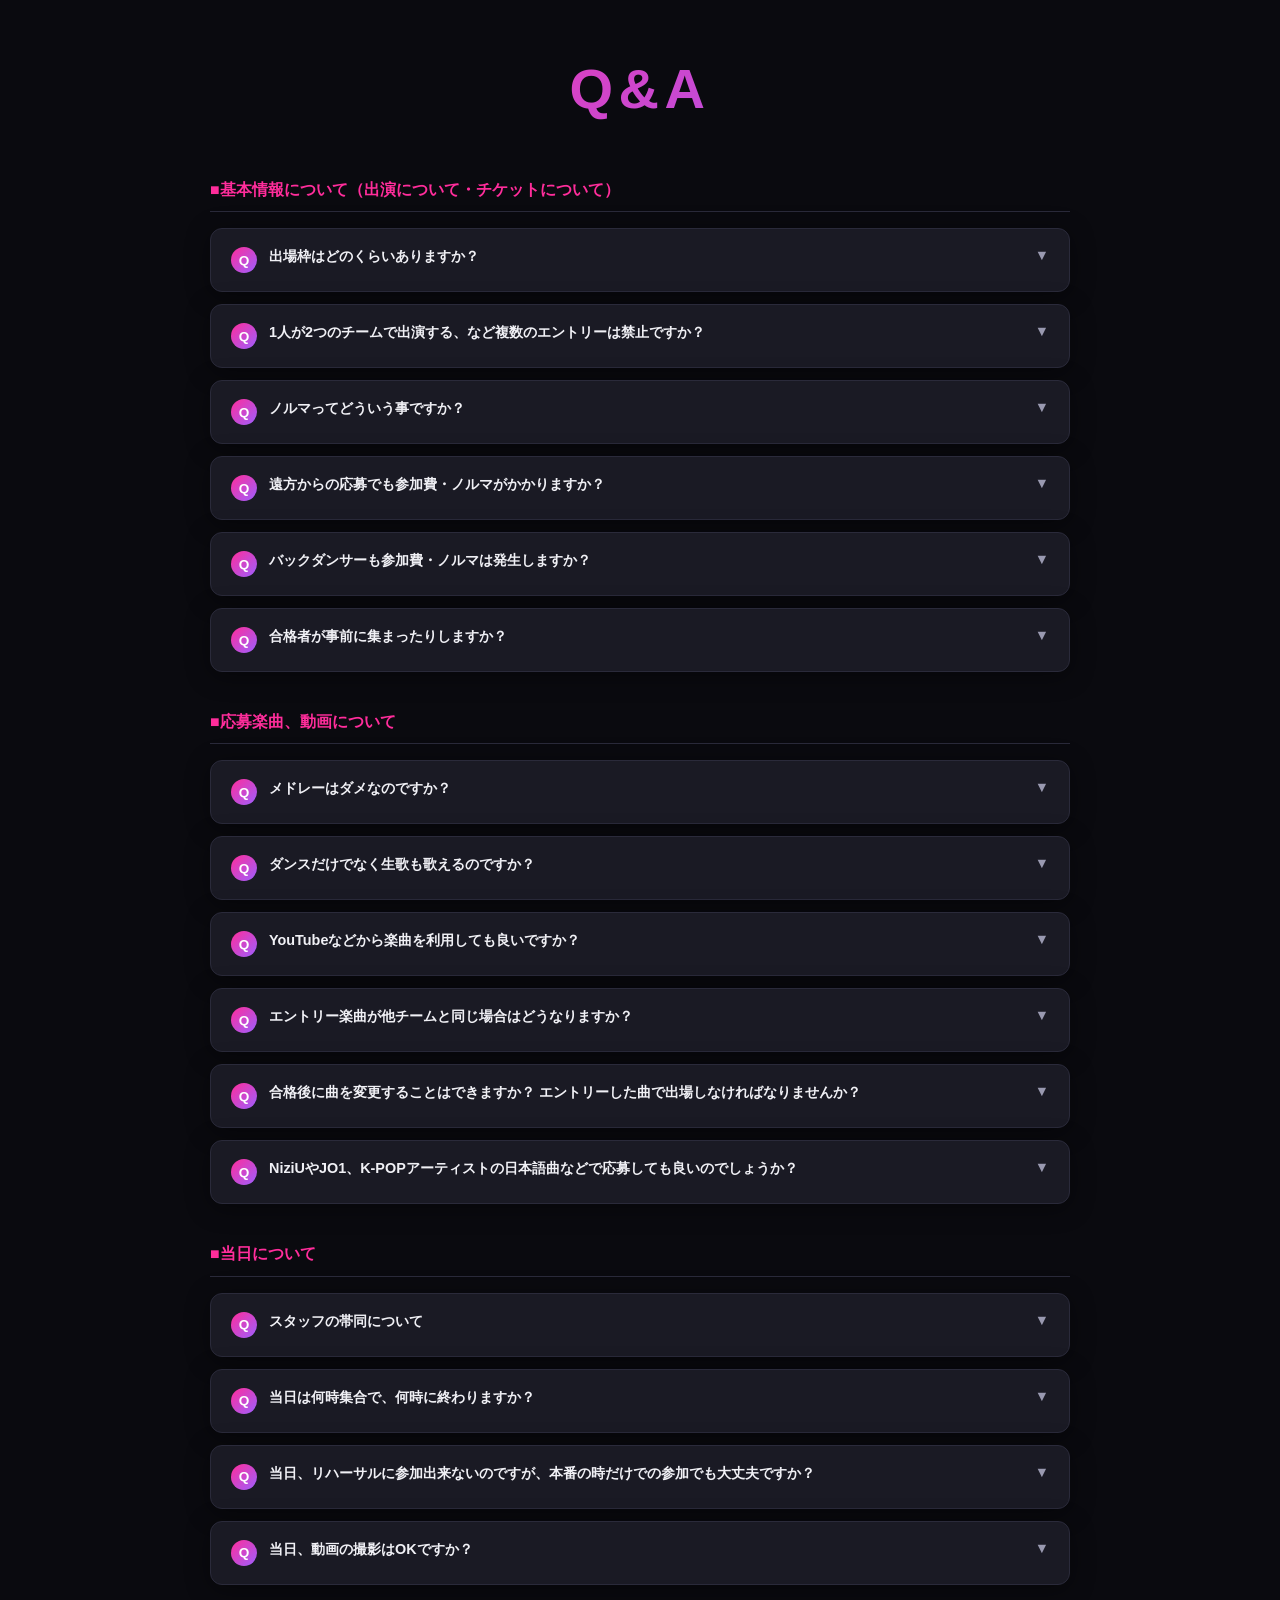
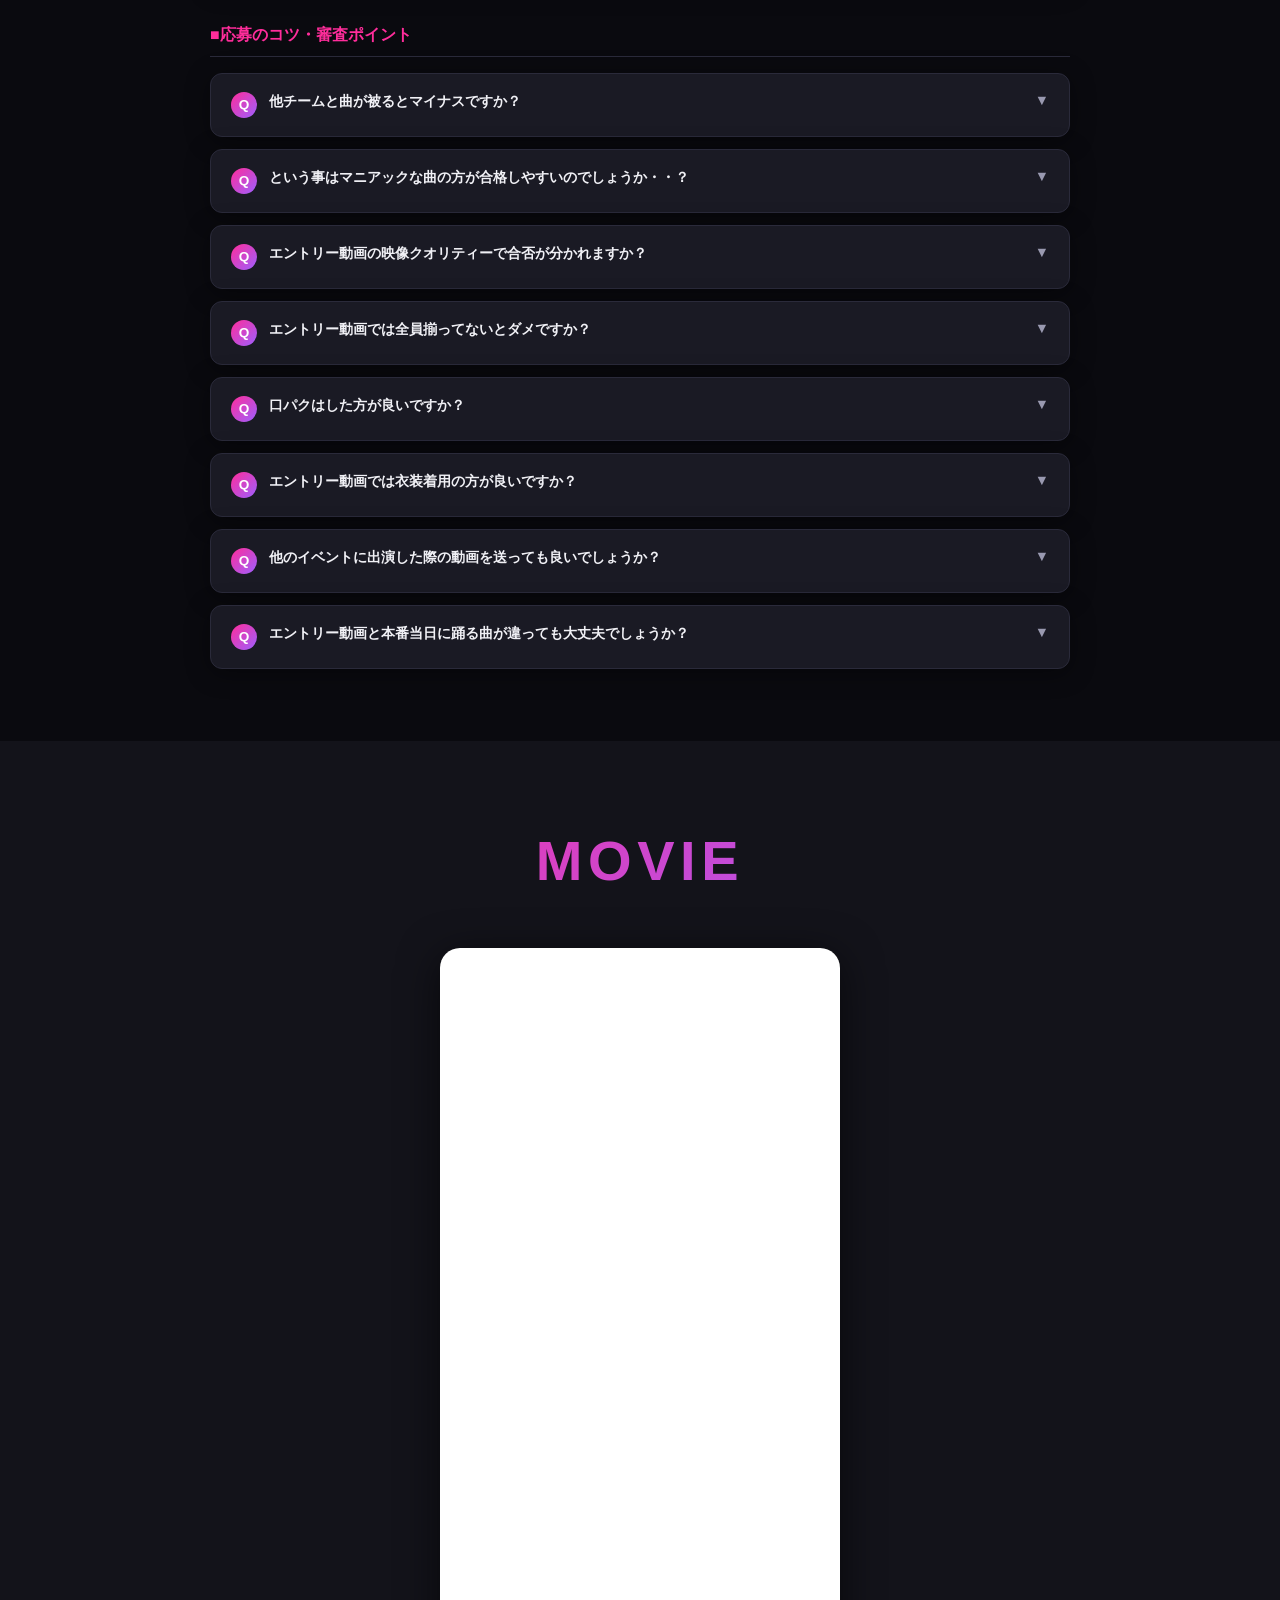
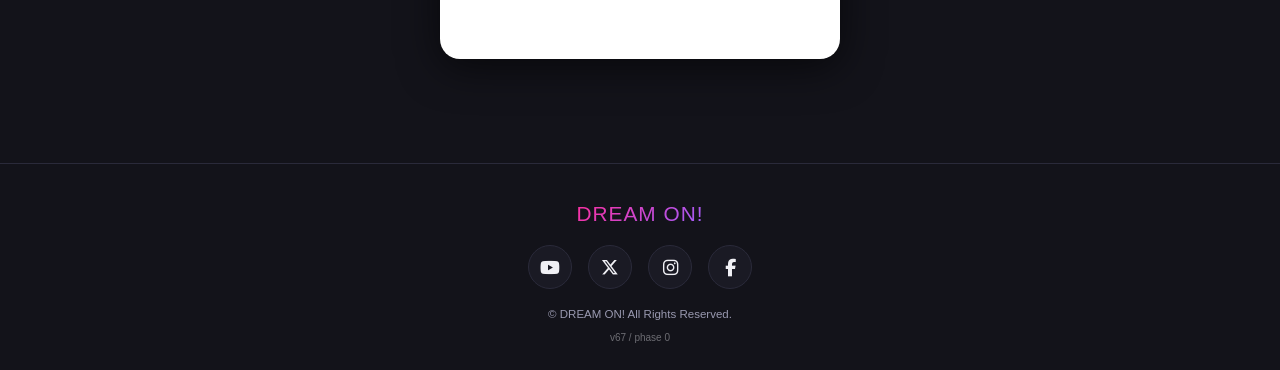
==== commit fd02c9e9: "Deploy approved portrait movie layout fix v67" ====
--- a/index.html
+++ b/index.html
@@ -1,7 +1,7 @@
 <!-- ============================================
      FILE TYPE : HTML
      SITE      : DREAM ON! (ドリオン)
-     VERSION   : 66
+     VERSION   : 67
 ============================================ -->
 <!DOCTYPE html>
 <html lang="ja">
@@ -16,7 +16,7 @@
   <link rel="preconnect" href="https://fonts.gstatic.com" crossorigin />
   <link href="https://fonts.googleapis.com/css2?family=Bebas+Neue&family=Noto+Sans+JP:wght@400;700;900&family=Space+Mono:wght@400;700&display=swap" rel="stylesheet" />
   <link rel="stylesheet" href="https://cdnjs.cloudflare.com/ajax/libs/font-awesome/6.5.0/css/all.min.css" />
-  <link rel="stylesheet" href="style.css?v=66" />
+  <link rel="stylesheet" href="style.css?v=67" />
 </head>
 <body>
 
@@ -141,5 +141,5 @@
 <!-- ============================================
      FILE TYPE : HTML
      SITE      : DREAM ON! (ドリオン)
-     VERSION   : 66
+     VERSION   : 67
 ============================================ -->
--- a/style.css
+++ b/style.css
@@ -1,7 +1,7 @@
 /* ============================================
    FILE TYPE : CSS
    SITE      : DREAM ON! (ドリオン)
-   VERSION   : 66
+   VERSION   : 67
 ============================================ */
 /* =============================================
    ============================================= */
@@ -161,7 +161,7 @@
 
 /* ---------- About ---------- */
 .about-lead { font-size: 0.95rem; line-height: 1.9; color: var(--text-sub); text-align: center; margin-bottom: 32px; padding: 20px; border-left: 3px solid var(--accent); background: var(--bg-card); border-radius: 0 var(--radius) var(--radius) 0; box-shadow: var(--shadow); }
-.about-video { position: relative; width: 100%; max-width: 400px; margin: 0 auto 32px; padding-bottom: 177.81%; border-radius: var(--radius-lg); overflow: hidden; box-shadow: var(--shadow-md); }
+.about-video { position: relative; width: 100%; max-width: 400px; aspect-ratio: 9 / 16; margin: 0 auto 32px; background: #000; border-radius: var(--radius-lg); overflow: hidden; box-shadow: var(--shadow-md); }
 .about-video iframe { position: absolute; inset: 0; width: 100%; height: 100%; border: none; }
 .about-body { font-size: 0.9rem; line-height: 2; color: var(--text-sub); white-space: pre-line; margin-bottom: 40px; }
 .features-grid { display: grid; grid-template-columns: 1fr 1fr; gap: 16px; }
@@ -301,7 +301,7 @@
 /* ============================================
    FILE TYPE : CSS
    SITE      : DREAM ON! (ドリオン)
-   VERSION   : 66
+   VERSION   : 67
 ============================================ */
 
 /* ---------- U-18 アカデミーブロック ---------- */
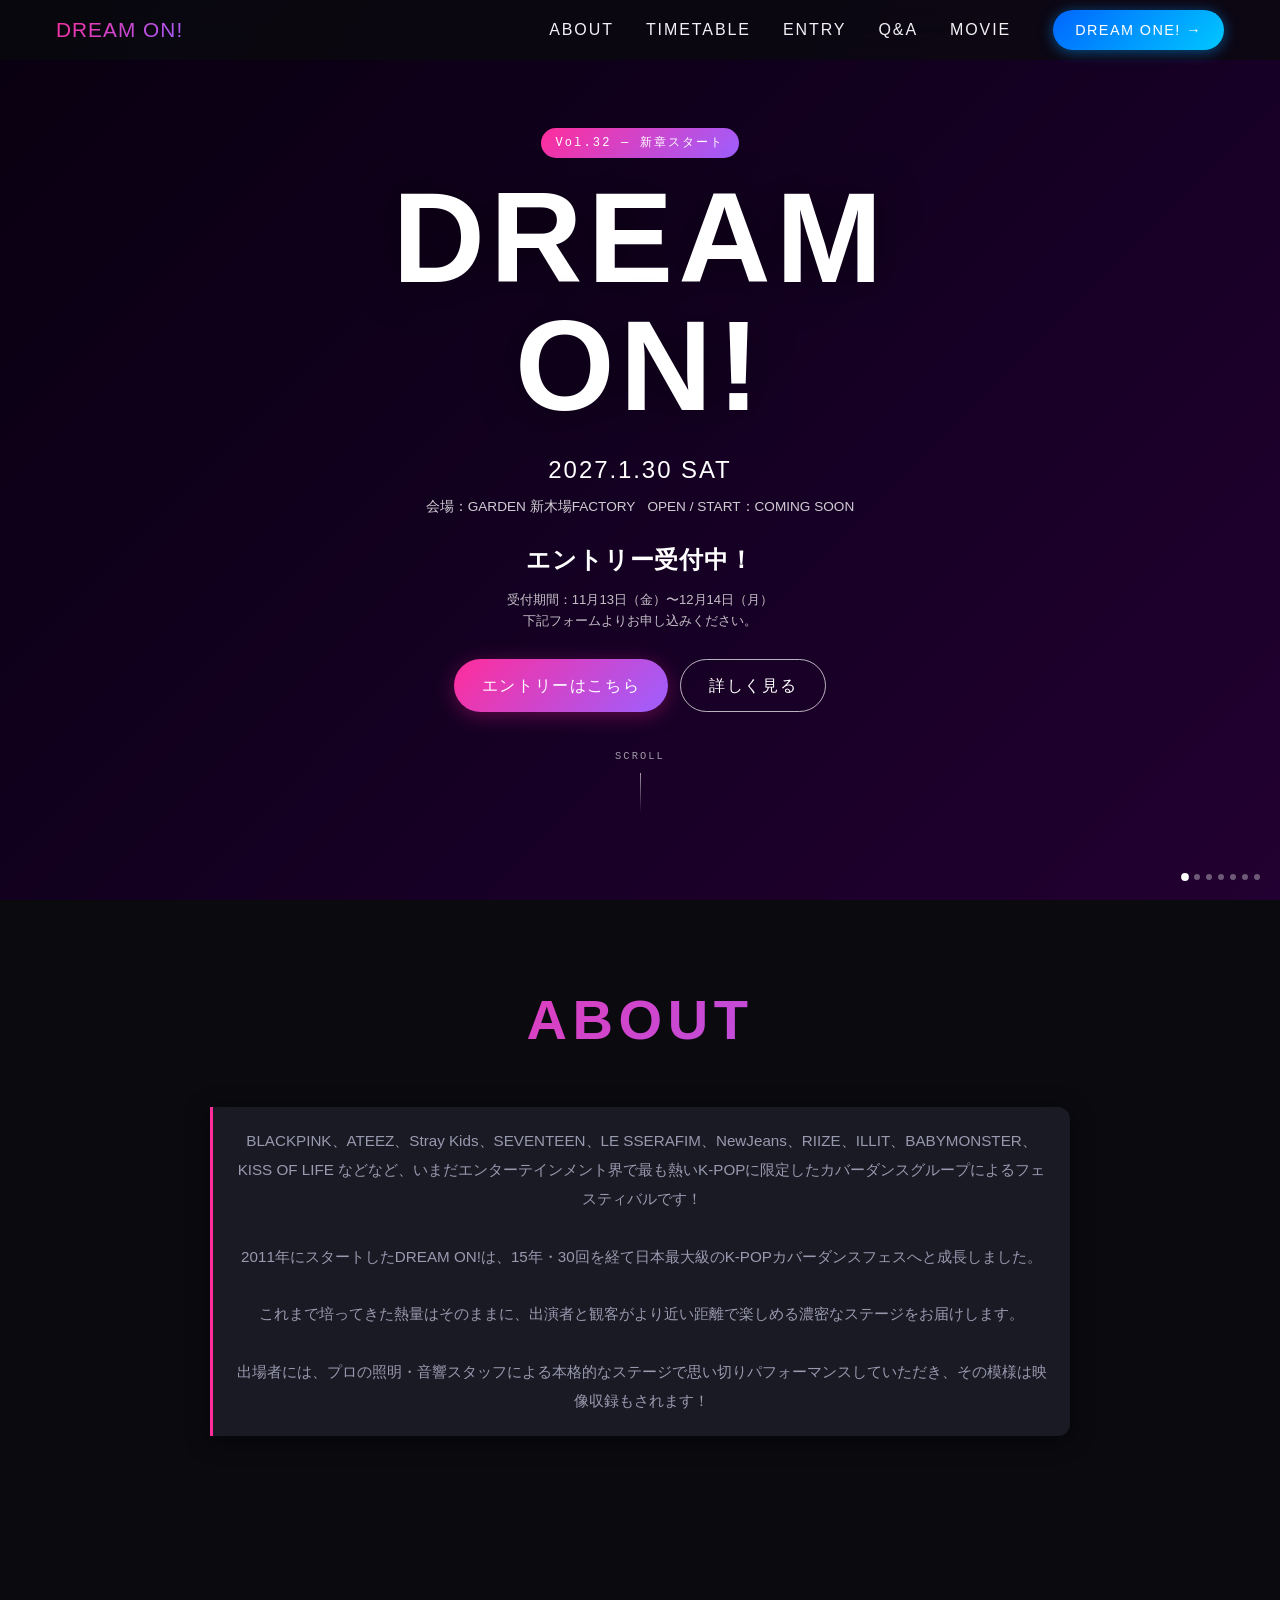
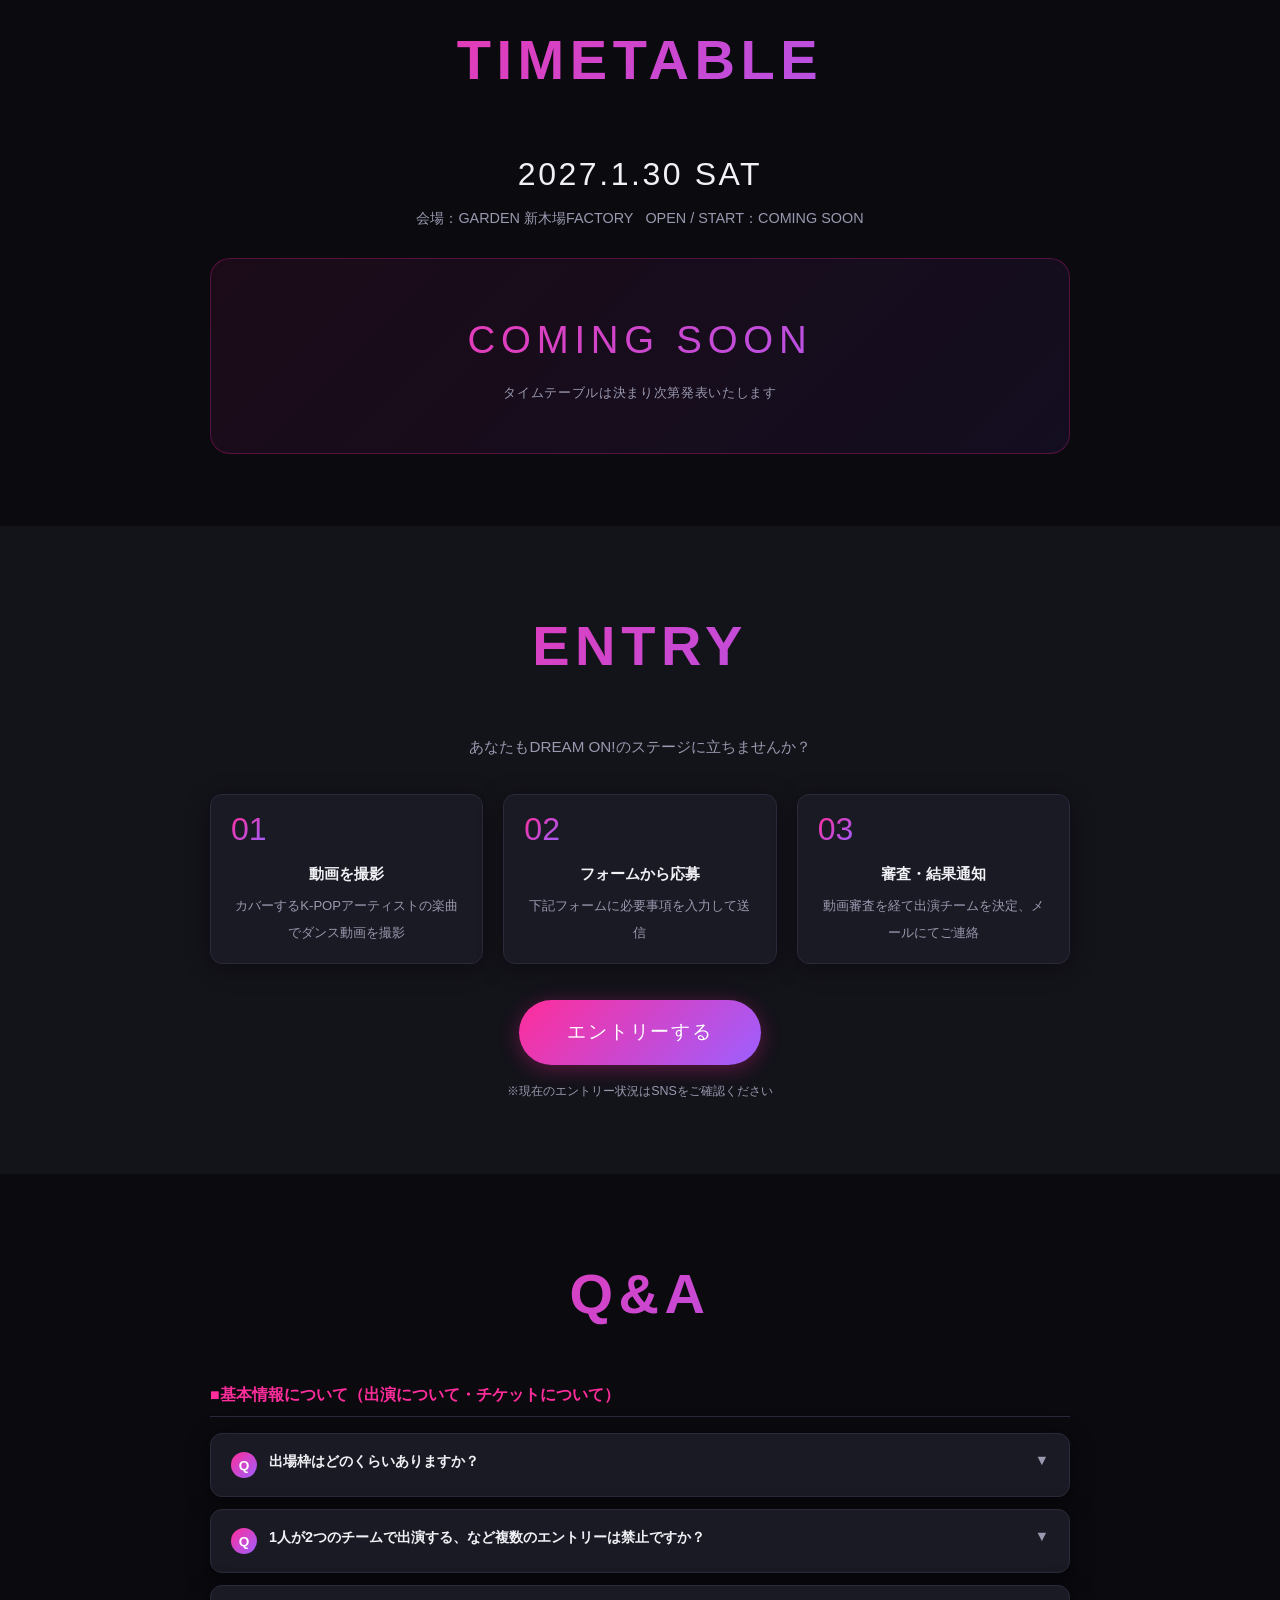
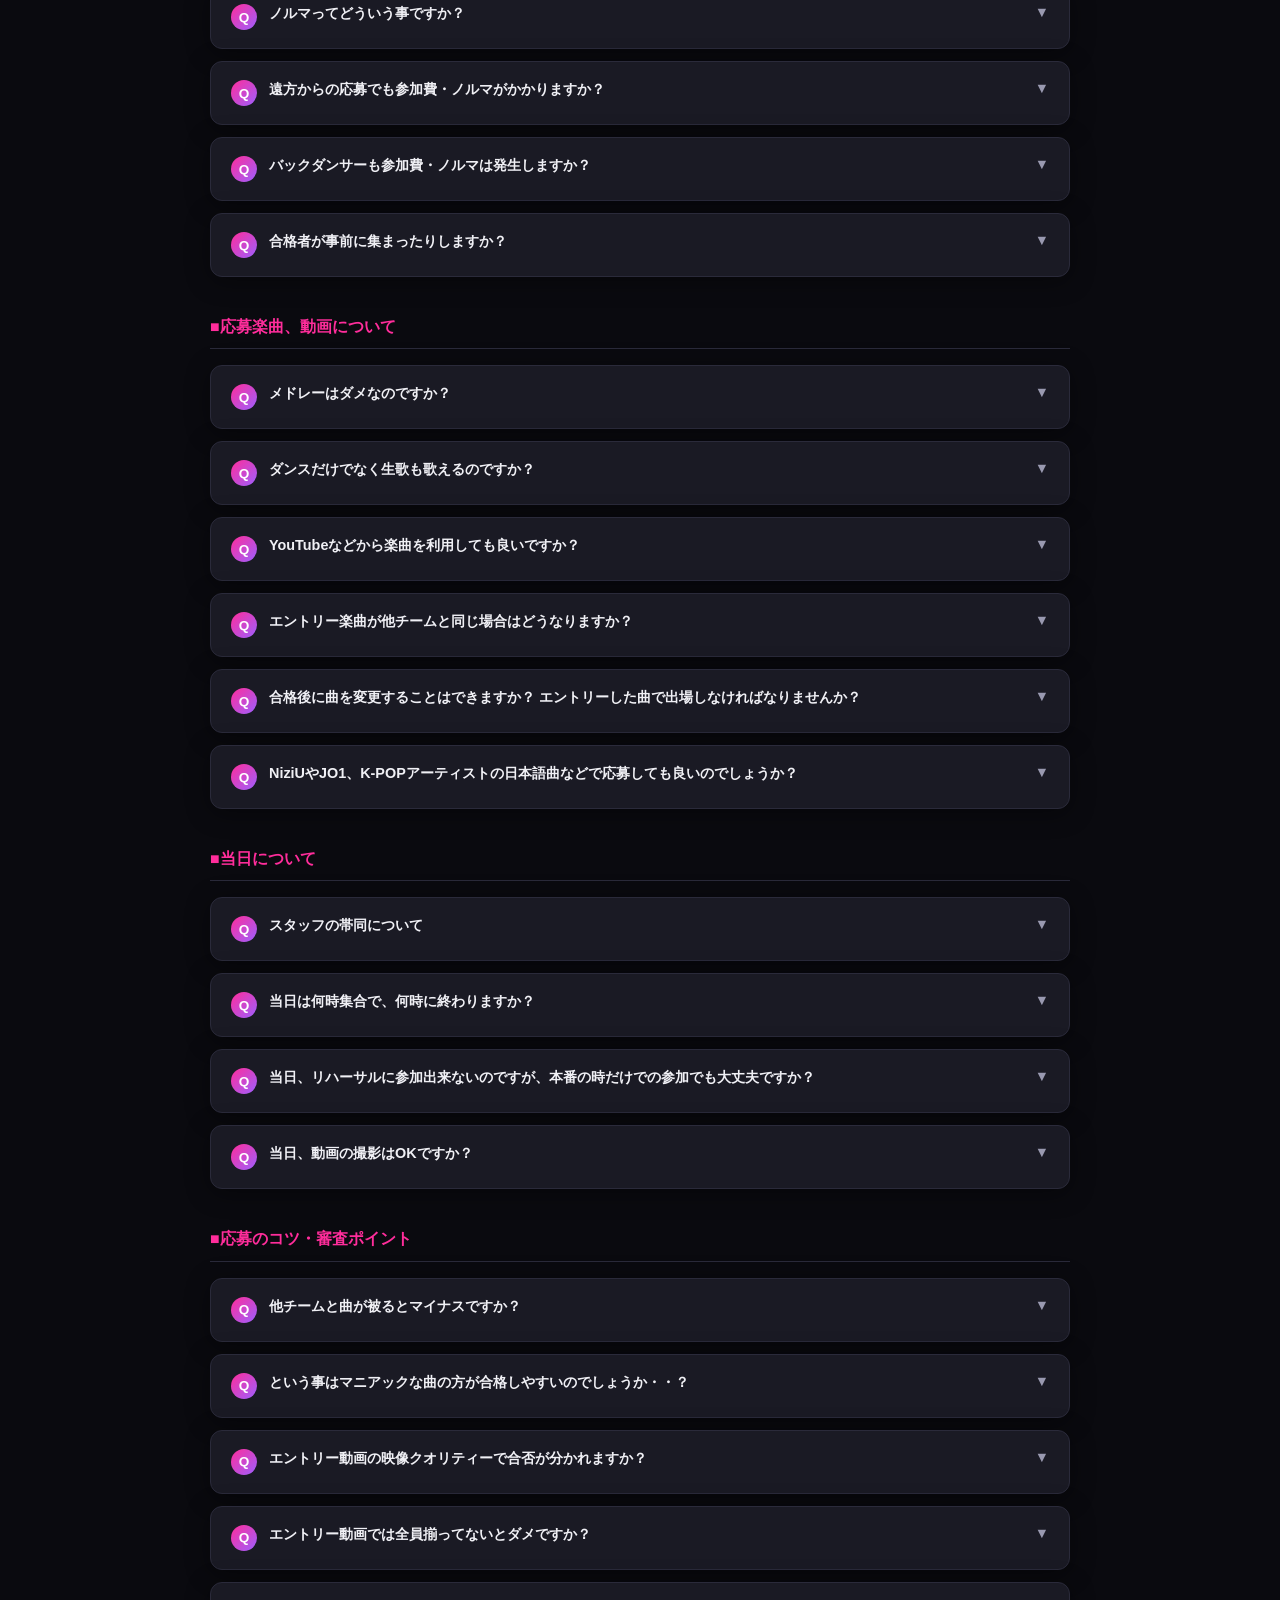
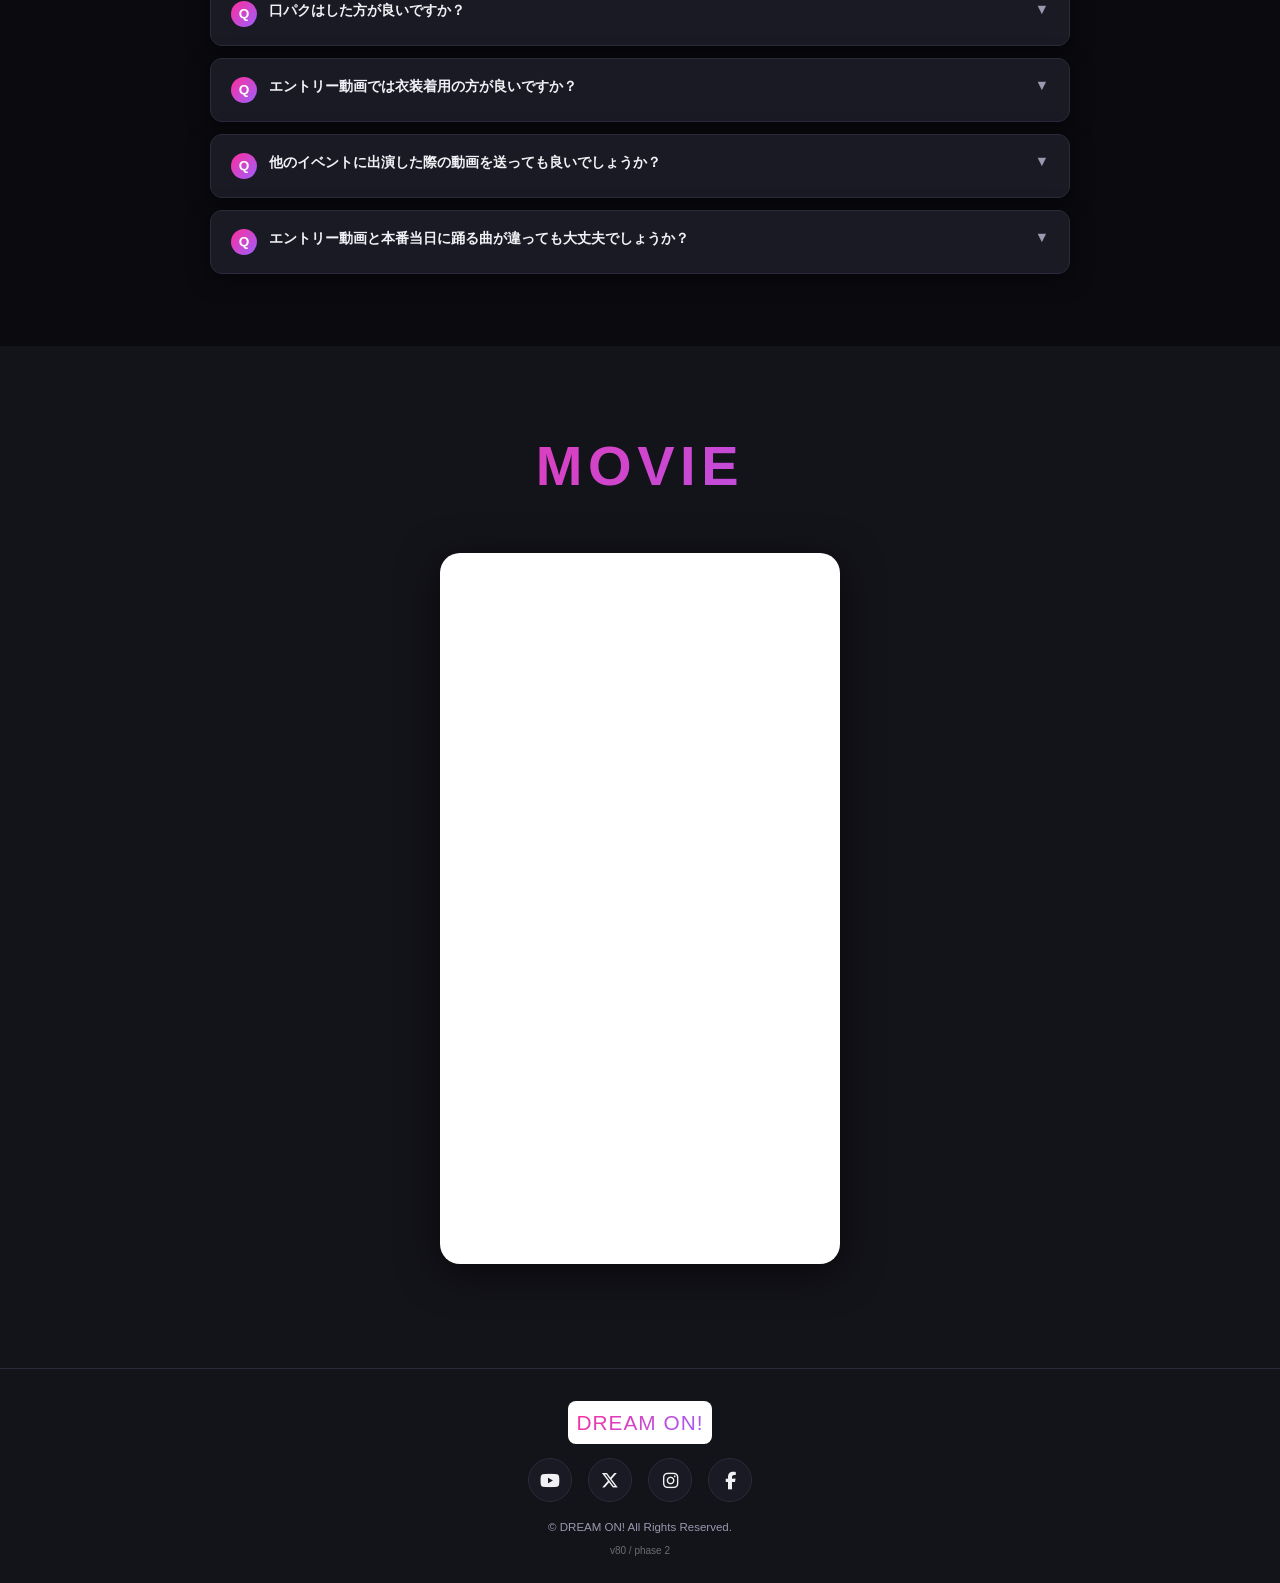
==== commit d86ae905: "Open DREAM ON Vol.32 entries with the current application form" ====
--- a/index.html
+++ b/index.html
@@ -1,7 +1,7 @@
 <!-- ============================================
      FILE TYPE : HTML
      SITE      : DREAM ON! (ドリオン)
-     VERSION   : 67
+     VERSION   : 80
 ============================================ -->
 <!DOCTYPE html>
 <html lang="ja">
@@ -16,9 +16,18 @@
   <link rel="preconnect" href="https://fonts.gstatic.com" crossorigin />
   <link href="https://fonts.googleapis.com/css2?family=Bebas+Neue&family=Noto+Sans+JP:wght@400;700;900&family=Space+Mono:wght@400;700&display=swap" rel="stylesheet" />
   <link rel="stylesheet" href="https://cdnjs.cloudflare.com/ajax/libs/font-awesome/6.5.0/css/all.min.css" />
-  <link rel="stylesheet" href="style.css?v=67" />
+  <link rel="stylesheet" href="style.css?v=77" />
 </head>
 <body>
+  <!-- Smooth transparency at the silhouette only; never blur logo colors/text. -->
+  <svg width="0" height="0" aria-hidden="true" focusable="false" style="position:absolute;pointer-events:none">
+    <defs>
+      <filter id="logo-edge-soften" x="-5%" y="-5%" width="110%" height="110%" color-interpolation-filters="sRGB">
+        <feGaussianBlur in="SourceAlpha" stdDeviation="0.6" result="softEdge" />
+        <feComposite in="SourceGraphic" in2="softEdge" operator="in" />
+      </filter>
+    </defs>
+  </svg>
 
   <header class="site-header" id="site-header">
     <div class="header-inner">
@@ -48,7 +57,6 @@
              onerror="this.style.display='none';this.nextElementSibling.style.display='block';" />
         <h1 class="hero-title" style="display:none">DREAM ON!</h1>
       </div>
-      <p class="hero-sub">K-POP COVER DANCE FES</p>
       <div class="hero-info" id="hero-info"></div>
       <div class="hero-phase" id="hero-phase"></div>
       <div class="hero-cta" id="hero-cta"></div>
@@ -124,10 +132,12 @@
   <footer class="site-footer">
     <div class="footer-inner">
       <div class="footer-logo">
+        <span class="footer-logo-frame">
         <img src="images/logo.png"
              onerror="this.style.display='none';this.nextElementSibling.style.display='block';"
              alt="DREAM ON!" />
         <span class="logo-text" style="display:none">DREAM ON!</span>
+        </span>
       </div>
       <div class="footer-social" id="footer-social"></div>
       <p class="footer-copy">© DREAM ON! All Rights Reserved.</p>
@@ -135,11 +145,11 @@
     </div>
   </footer>
 
-  <script src="main.js?v=63"></script>
+  <script src="main.js?v=77"></script>
 </body>
 </html>
 <!-- ============================================
      FILE TYPE : HTML
      SITE      : DREAM ON! (ドリオン)
-     VERSION   : 67
+     VERSION   : 80
 ============================================ -->
--- a/style.css
+++ b/style.css
@@ -1,7 +1,7 @@
 /* ============================================
    FILE TYPE : CSS
    SITE      : DREAM ON! (ドリオン)
-   VERSION   : 67
+   VERSION   : 77
 ============================================ */
 /* =============================================
    ============================================= */
@@ -50,7 +50,9 @@
 
 /* ロゴ（左端・余白で他を押し出す） */
 .logo { display: flex; align-items: center; flex-shrink: 0; margin-right: auto; }
-.logo-img { height: 34px; width: auto; object-fit: contain; filter: blur(0.5px); }
+.logo-img { height: 34px; width: auto; object-fit: contain; filter: url(#logo-edge-soften); }
+.event-venue, .tt-venue { display: flex; flex-wrap: wrap; justify-content: center; gap: 4px 12px; }
+.event-info-item { display: inline-block; white-space: nowrap; }
 .logo-text { font-family: var(--font-en); font-size: 1.3rem; letter-spacing: 0.05em; background: var(--accent-grd); -webkit-background-clip: text; -webkit-text-fill-color: transparent; background-clip: text; }
 
 /* サイト切り替えボタン（常時表示・青系） */
@@ -107,7 +109,7 @@
 .hero-overlay { position: absolute; inset: 0; background: var(--hero-overlay); z-index: 1; }
 .hero-content { position: relative; z-index: 2; text-align: center; padding: 0; color: #fff; max-width: 600px; }
 .hero-logo-wrap { margin-bottom: 8px; animation: fadeInUp 0.8s 0.4s both; }
-.hero-logo-img { max-width: min(440px, 85vw); width: 100%; margin: 0 auto; filter: blur(1px) drop-shadow(0 0 3px rgba(255,255,255,0.35)) drop-shadow(0 4px 24px rgba(0,0,0,0.45)); }
+.hero-logo-img { max-width: min(440px, 85vw); width: 100%; margin: 0 auto; filter: url(#logo-edge-soften) drop-shadow(0 4px 24px rgba(0,0,0,0.45)); }
 .hero-vol-badge { display: inline-block; font-family: var(--font-mono); font-size: 0.75rem; letter-spacing: 0.18em; background: var(--accent-grd); padding: 5px 14px; border-radius: 100px; margin-bottom: 16px; animation: fadeInUp 0.8s 0.2s both; }
 .hero-title { font-family: var(--font-en); font-size: clamp(4rem, 20vw, 8rem); line-height: 1; letter-spacing: 0.04em; color: #fff; text-shadow: 0 2px 40px rgba(0,0,0,0.5); animation: fadeInUp 0.8s 0.4s both; }
 .hero-sub { font-family: var(--font-mono); font-size: clamp(0.65rem, 3vw, 0.85rem); letter-spacing: 0.22em; color: rgba(255,255,255,0.85); margin-top: 8px; animation: fadeInUp 0.8s 0.55s both; }
@@ -124,6 +126,7 @@
 .phase-headline.phase-closed { color: #c0c0d0; }
 .phase-headline.phase-announced { color: #ffd84d; text-shadow: 0 0 18px rgba(255,200,40,0.5); }
 .phase-note { font-size: 0.82rem; color: rgba(255,255,255,0.75); line-height: 1.6; white-space: pre-line; }
+.phase-note--entry-opening { display: inline-block; max-width: 100%; padding: 10px 14px; border: 1px solid rgba(255,255,255,0.25); border-radius: 10px; background: rgba(0,0,0,0.45); font-size: clamp(0.95rem, 3.8vw, 1.1rem); font-weight: 700; color: #fff; line-height: 1.8; text-shadow: 0 1px 3px rgba(0,0,0,0.8); }
 .phase-cd-label { font-family: var(--font-mono); font-size: 0.7rem; letter-spacing: 0.15em; color: rgba(255,255,255,0.6); margin-bottom: 6px; margin-top: 10px; }
 .phase-event-date { font-size: 0.9rem; color: rgba(255,255,255,0.85); margin: 8px 0 4px; letter-spacing: 0.05em; }
 .cd-box-large .cd-num { font-size: clamp(3rem, 15vw, 5rem); }
@@ -251,7 +254,8 @@
 .site-footer { background: var(--bg-alt); border-top: 1px solid var(--border); padding: 48px 0 32px; }
 .footer-inner { max-width: 600px; margin: 0 auto; padding: 0 20px; text-align: center; }
 .footer-logo { display: flex; justify-content: center; margin-bottom: 20px; }
-.footer-logo img { height: 40px; width: auto; object-fit: contain; background: white; padding: 4px 8px; border-radius: 8px; filter: blur(0.5px); }
+.footer-logo-frame { display: inline-flex; background: white; padding: 4px 8px; border-radius: 8px; }
+.footer-logo img { height: 32px; width: auto; object-fit: contain; filter: url(#logo-edge-soften); }
 .footer-social { display: flex; justify-content: center; gap: 16px; margin-bottom: 24px; flex-wrap: wrap; }
 .social-link { display: flex; align-items: center; justify-content: center; width: 44px; height: 44px; border-radius: 50%; border: 1px solid var(--border); background: var(--bg-card); font-size: 1.1rem; color: var(--text); transition: transform 0.2s, border-color 0.2s, color 0.2s; }
 .social-link:hover { transform: translateY(-3px); border-color: var(--accent); color: var(--accent); }
@@ -301,7 +305,7 @@
 /* ============================================
    FILE TYPE : CSS
    SITE      : DREAM ON! (ドリオン)
-   VERSION   : 67
+   VERSION   : 71
 ============================================ */
 
 /* ---------- U-18 アカデミーブロック ---------- */
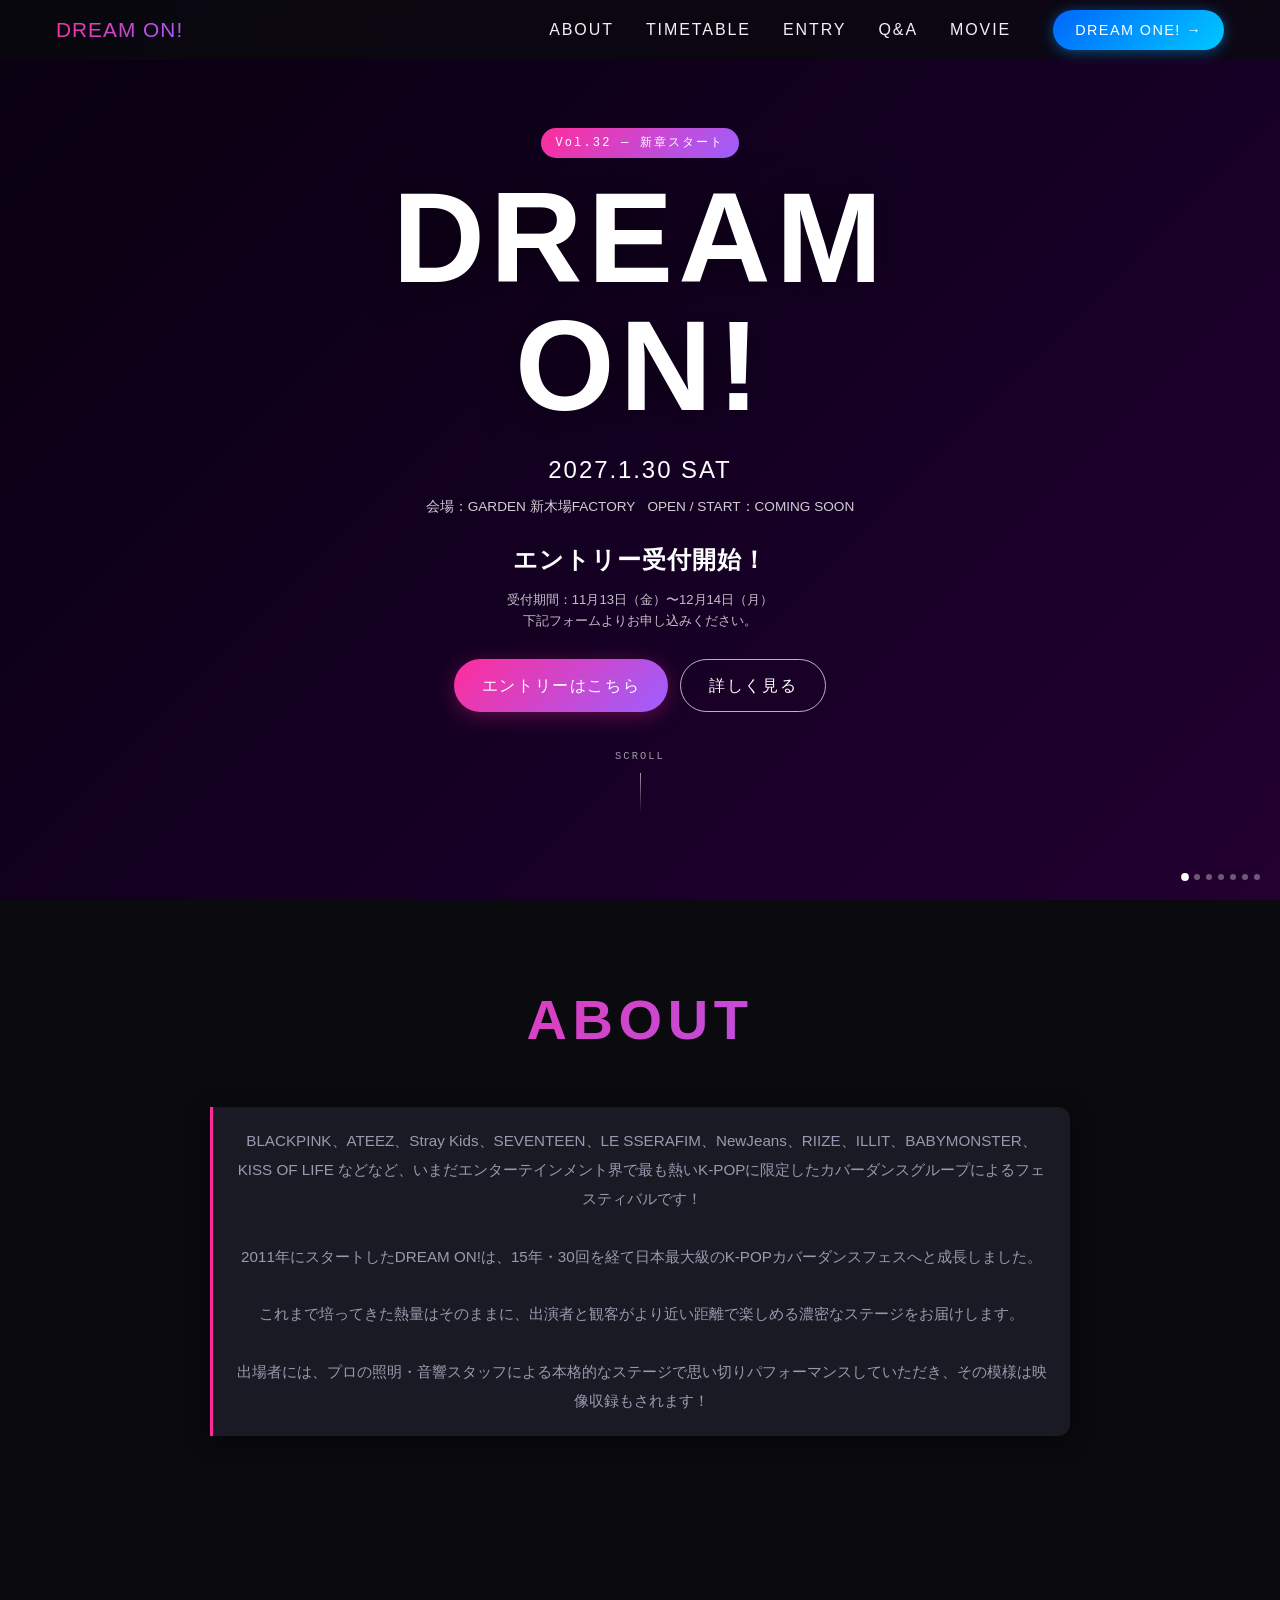
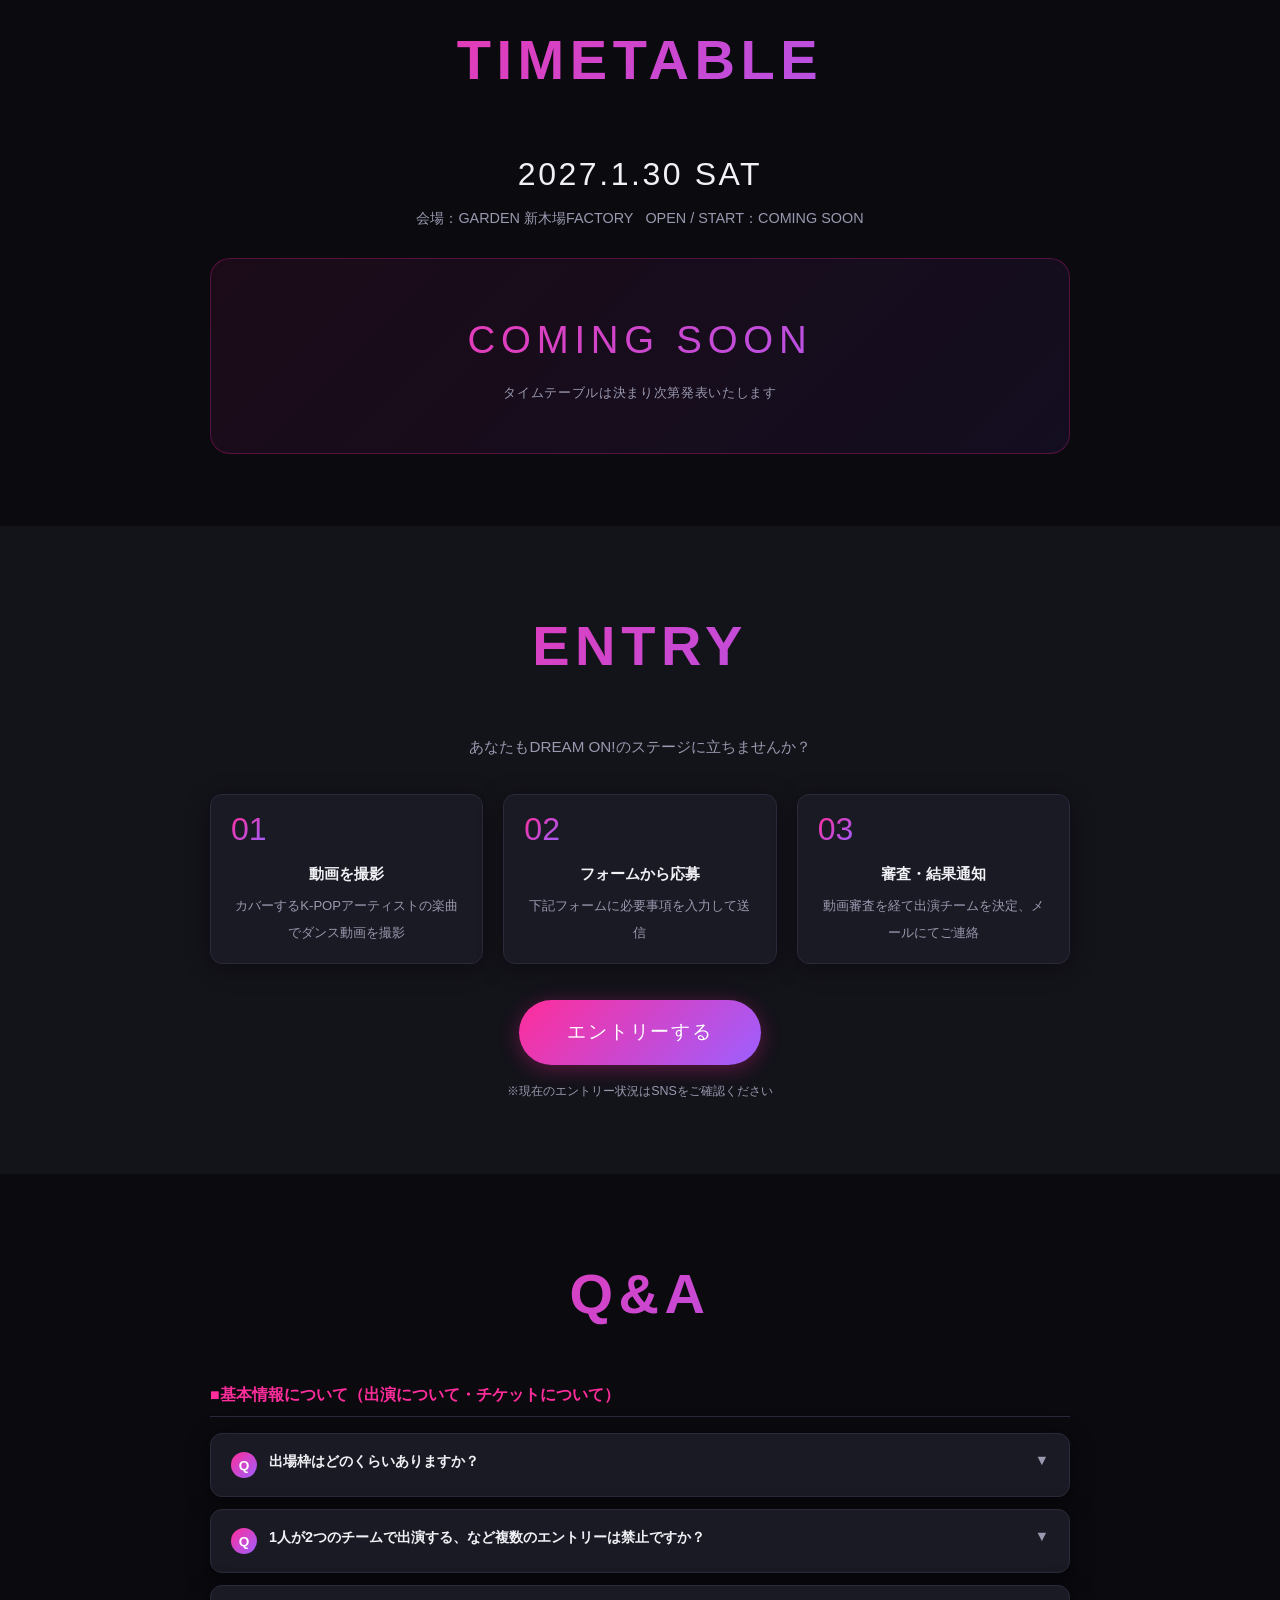
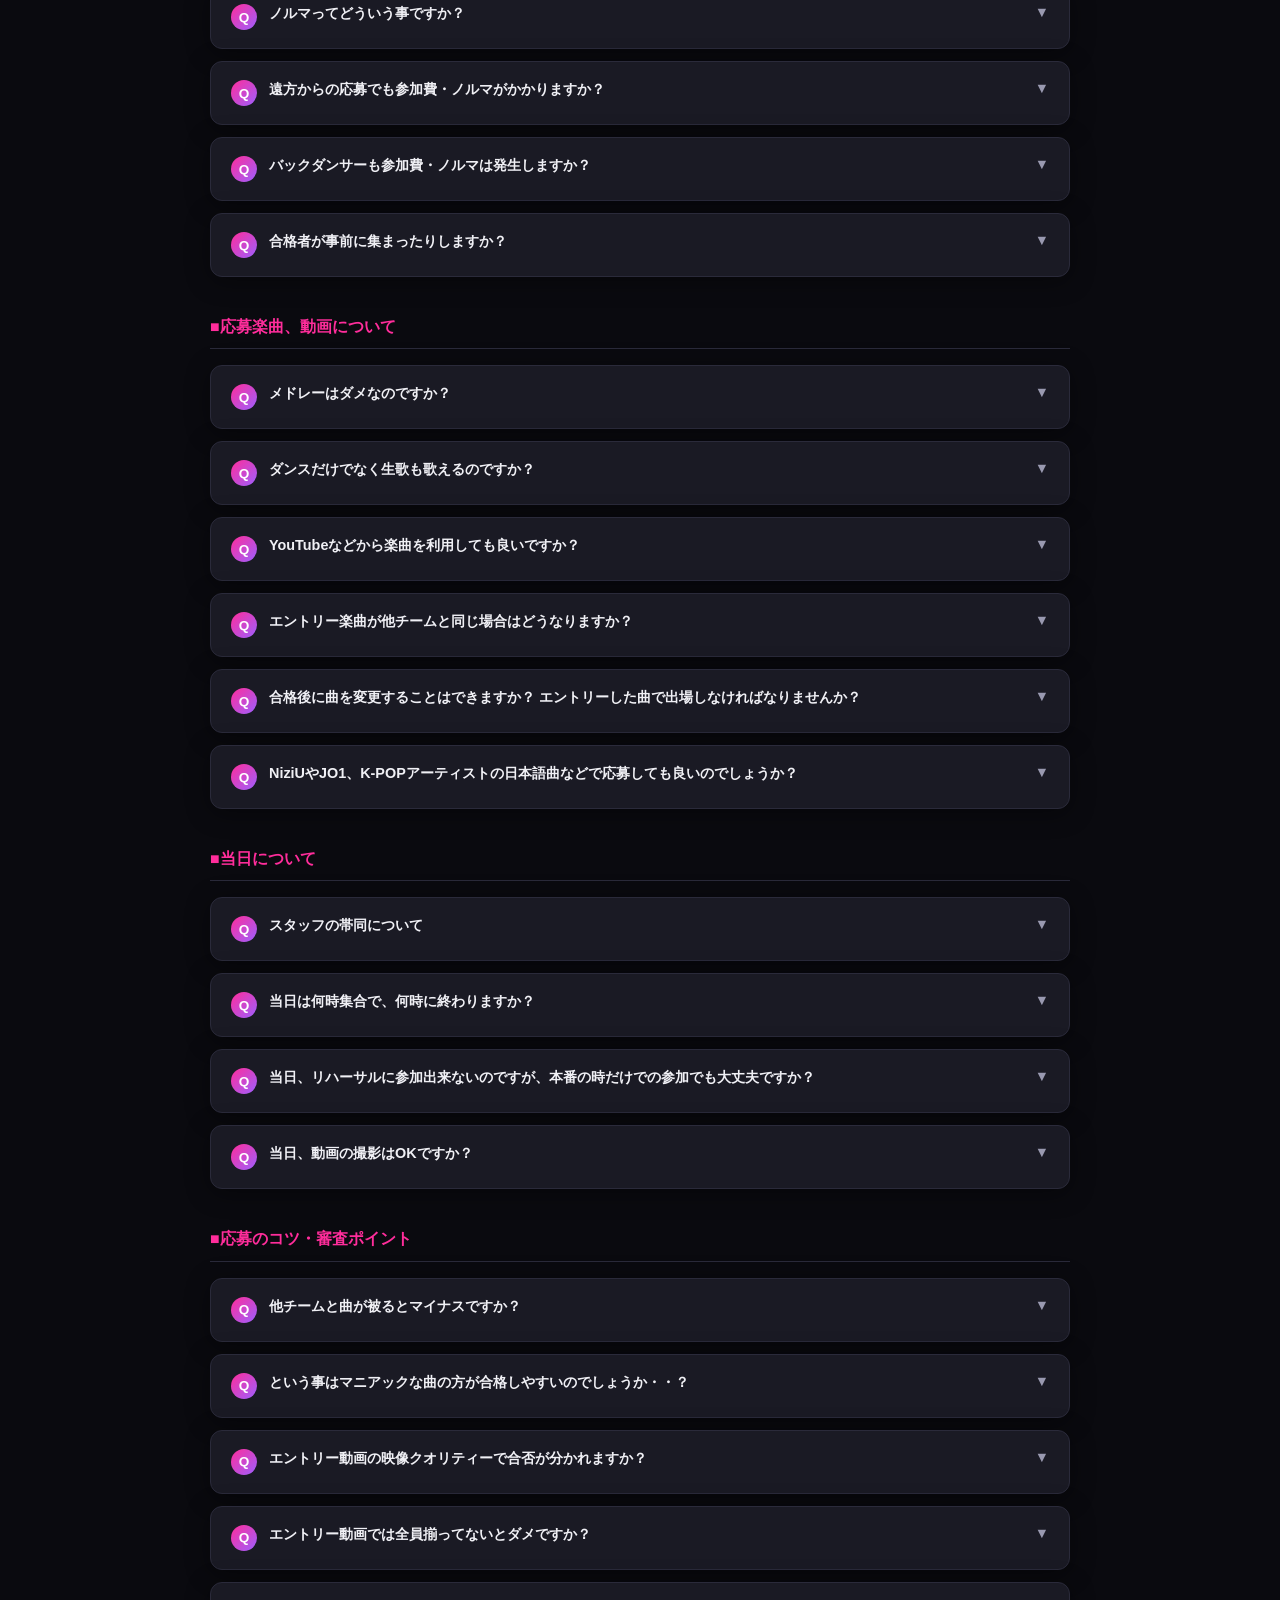
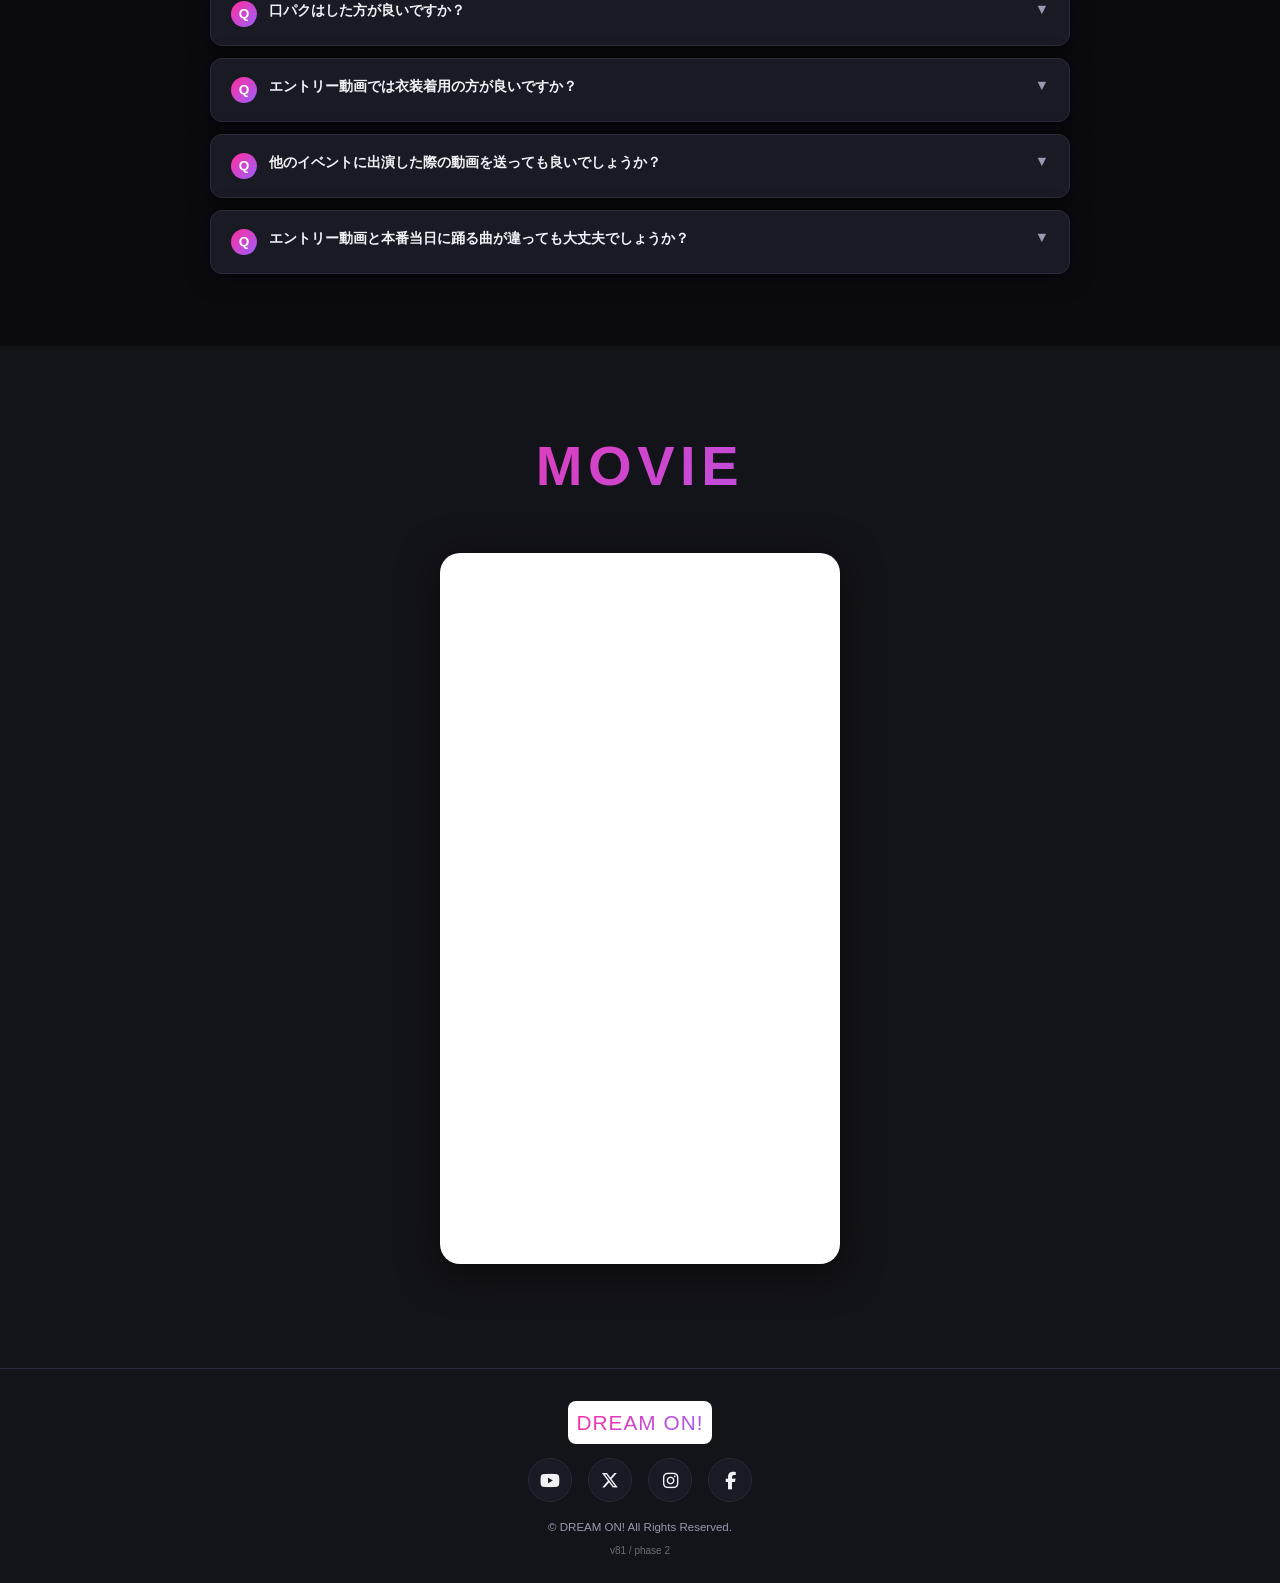
==== commit 1d59435d: "Announce DREAM ON entry opening" ====
--- a/index.html
+++ b/index.html
@@ -1,7 +1,7 @@
 <!-- ============================================
      FILE TYPE : HTML
      SITE      : DREAM ON! (ドリオン)
-     VERSION   : 80
+     VERSION   : 81
 ============================================ -->
 <!DOCTYPE html>
 <html lang="ja">
@@ -151,5 +151,5 @@
 <!-- ============================================
      FILE TYPE : HTML
      SITE      : DREAM ON! (ドリオン)
-     VERSION   : 80
+     VERSION   : 81
 ============================================ -->
